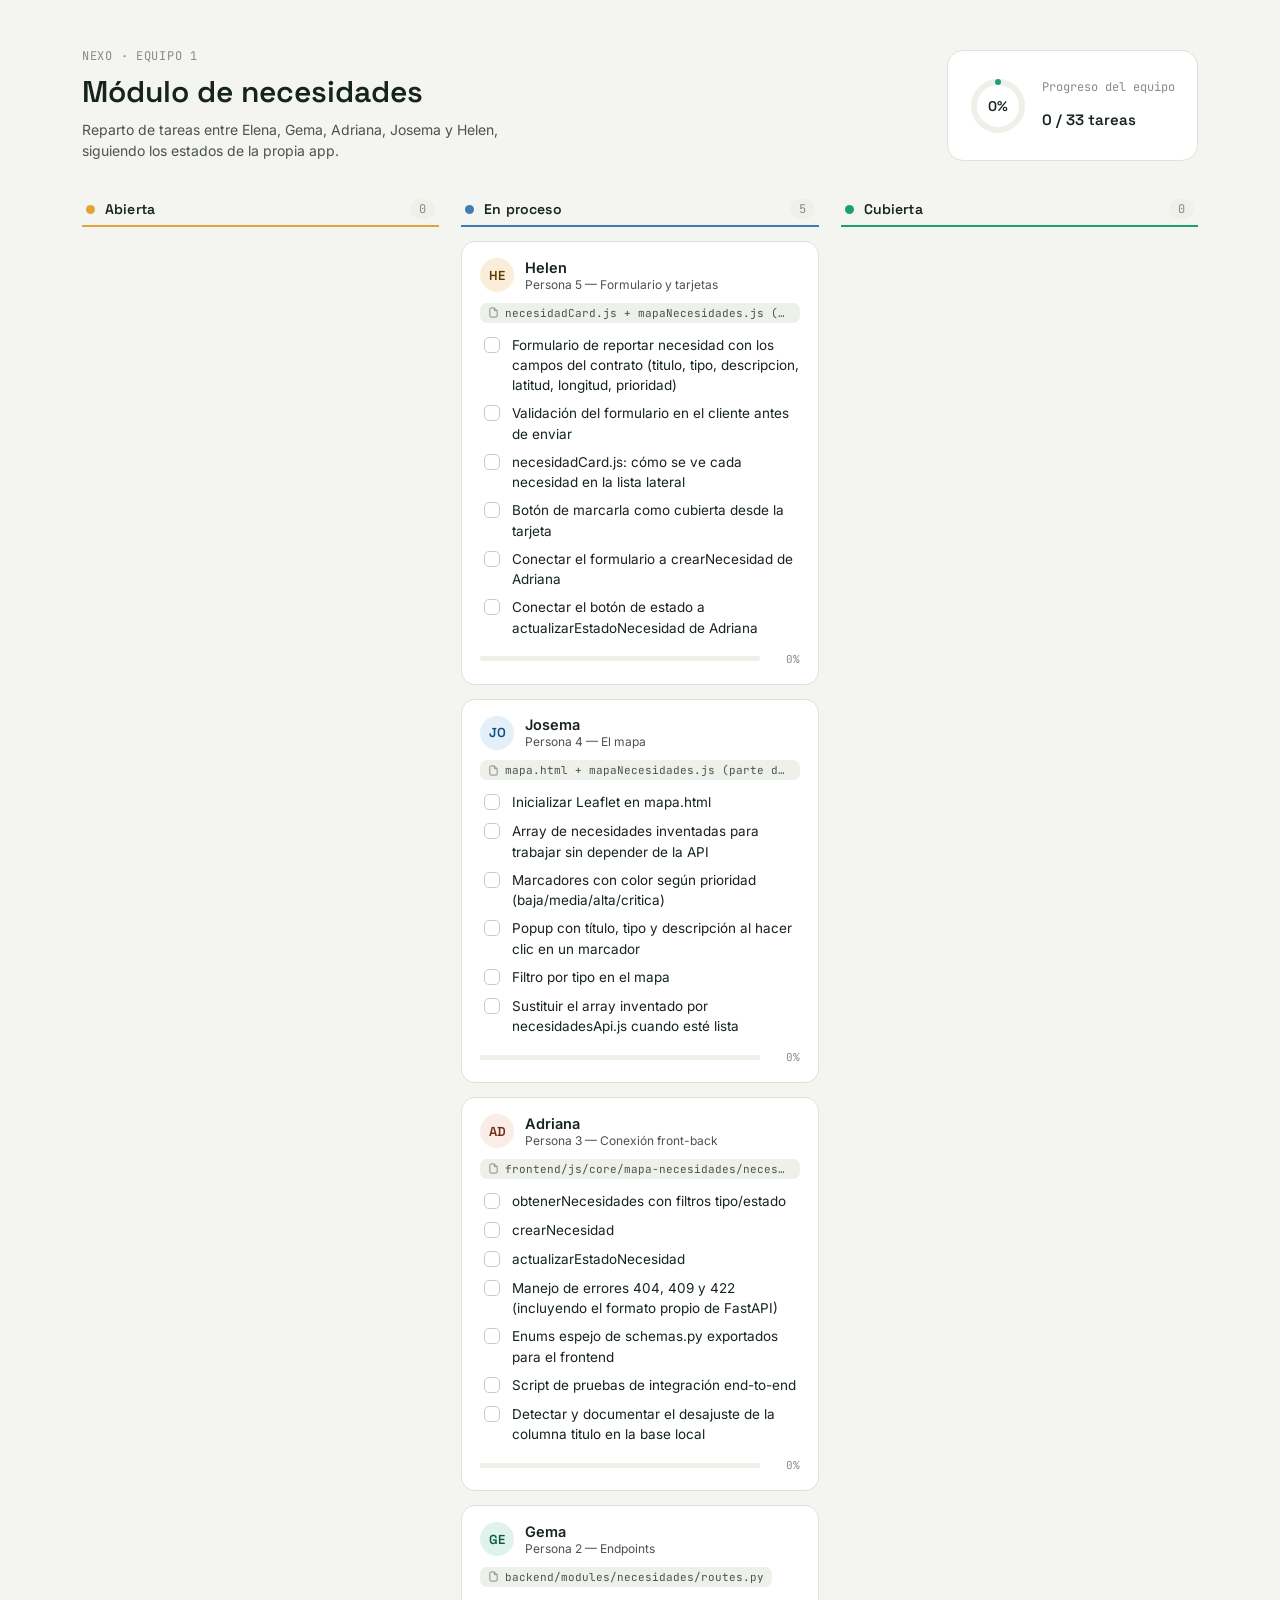
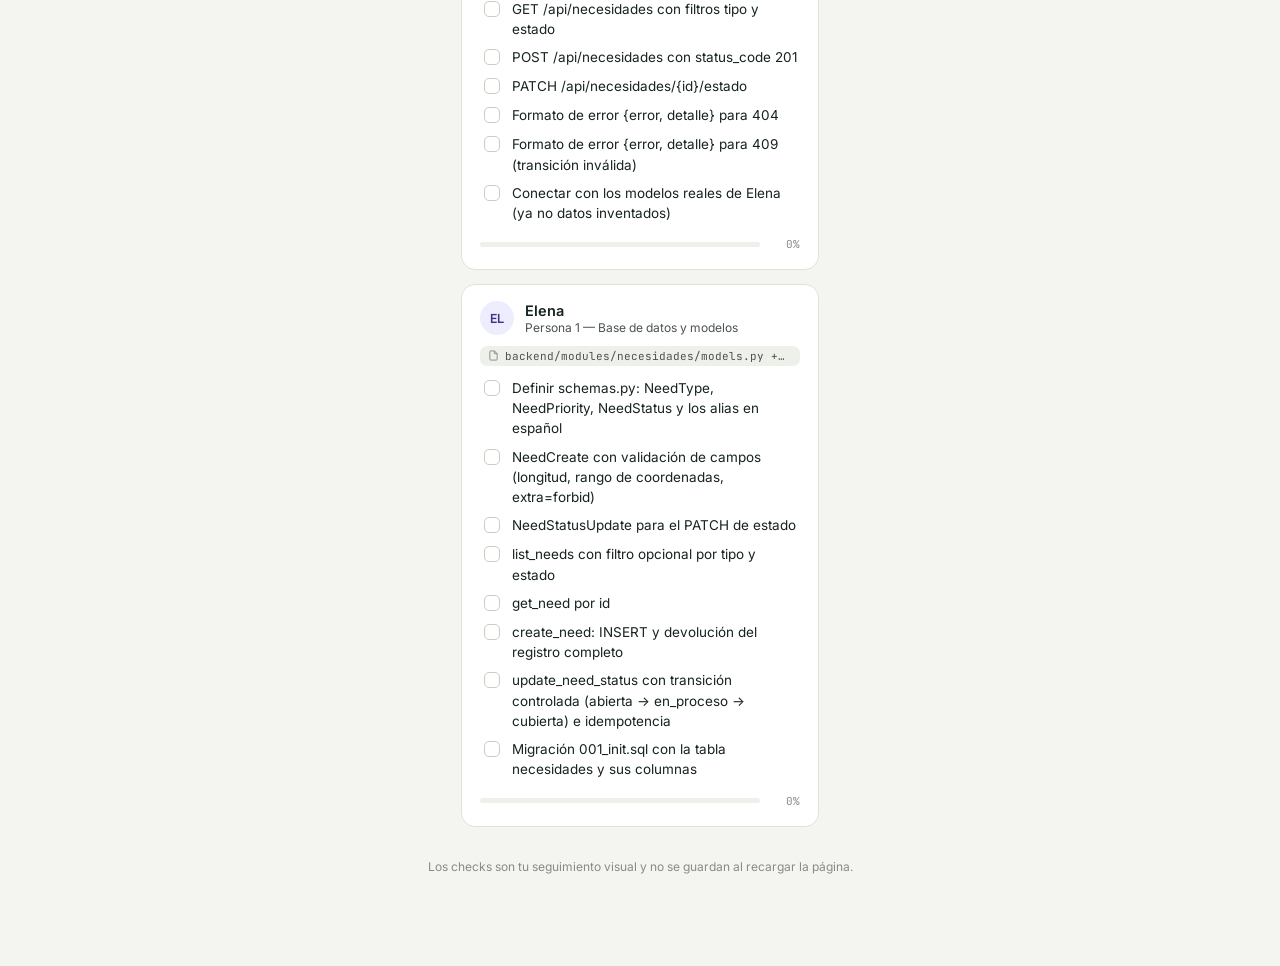
==== docs/kanban-equipo1.html @ 661308e3 "Añadir kanban del Equipo 1: módulo de necesidades" ====
<!DOCTYPE html>
<html lang="es">
<head>
<meta charset="UTF-8">
<meta name="viewport" content="width=device-width, initial-scale=1.0">
<title>Kanban · Módulo de necesidades · Nexo</title>
<link rel="preconnect" href="https://fonts.googleapis.com">
<link rel="preconnect" href="https://fonts.gstatic.com" crossorigin>
<link href="https://fonts.googleapis.com/css2?family=Space+Grotesk:wght@500;600&family=Inter:wght@400;500;600&family=JetBrains+Mono:wght@400;500&display=swap" rel="stylesheet">
<style>
  :root{
    --bg-page:#F4F5F1;
    --surface:#FFFFFF;
    --surface-muted:#EEF0EA;
    --ink:#16231F;
    --ink-soft:#4B534D;
    --ink-mute:#868C84;
    --border:#DFE2D9;
    --border-strong:#C9CDC0;

    --amber-bg:#FBEFDA; --amber-fg:#7A4E0B; --amber-line:#E2A33D;
    --blue-bg:#E4EFFA;  --blue-fg:#0F4C81;  --blue-line:#3E7CB1;
    --teal-bg:#DFF3EA;  --teal-fg:#0B5B45;  --teal-line:#1E9E76;

    --purple-bg:#EEEDFE; --purple-fg:#3C3489;
    --coral-bg:#FAECE7;  --coral-fg:#712B13;
    --amber2-bg:#FAEEDA; --amber2-fg:#633806;

    --font-display:'Space Grotesk', sans-serif;
    --font-body:'Inter', sans-serif;
    --font-mono:'JetBrains Mono', monospace;
  }

  *{box-sizing:border-box}
  body{
    margin:0;
    background:var(--bg-page);
    color:var(--ink);
    font-family:var(--font-body);
    -webkit-font-smoothing:antialiased;
  }

  .page{max-width:1180px;margin:0 auto;padding:48px 32px 80px}

  .masthead{display:flex;align-items:flex-end;justify-content:space-between;gap:24px;margin-bottom:36px;flex-wrap:wrap}
  .masthead-left p.eyebrow{font-family:var(--font-mono);font-size:12px;letter-spacing:.06em;text-transform:uppercase;color:var(--ink-mute);margin:0 0 8px}
  .masthead-left h1{font-family:var(--font-display);font-weight:600;font-size:30px;margin:0;color:var(--ink)}
  .masthead-left p.sub{font-size:14px;color:var(--ink-soft);margin:8px 0 0;max-width:480px;line-height:1.5}

  .overall{display:flex;align-items:center;gap:16px;background:var(--surface);border:1px solid var(--border);border-radius:16px;padding:16px 22px}
  .ring{position:relative;width:56px;height:56px;flex-shrink:0}
  .ring svg{transform:rotate(-90deg)}
  .ring-pct{position:absolute;inset:0;display:flex;align-items:center;justify-content:center;font-family:var(--font-display);font-weight:600;font-size:14px}
  .overall-label{font-size:12px;color:var(--ink-mute);font-family:var(--font-mono)}
  .overall-value{font-family:var(--font-display);font-weight:600;font-size:15px;color:var(--ink)}

  .board{display:grid;grid-template-columns:repeat(3,minmax(0,1fr));gap:22px}
  @media (max-width:860px){.board{grid-template-columns:1fr}}

  .col{display:flex;flex-direction:column;gap:14px}
  .col-head{display:flex;align-items:center;gap:10px;padding:2px 4px 6px;border-bottom:2px solid var(--line, var(--border-strong))}
  .col-dot{width:9px;height:9px;border-radius:50%;background:var(--line)}
  .col-title{font-family:var(--font-display);font-weight:600;font-size:14px;letter-spacing:.01em;color:var(--ink)}
  .col-count{margin-left:auto;font-family:var(--font-mono);font-size:12px;color:var(--ink-mute);background:var(--surface-muted);border-radius:20px;padding:2px 9px}

  .col[data-col="abierta"]{--line:var(--amber-line)}
  .col[data-col="en_proceso"]{--line:var(--blue-line)}
  .col[data-col="cubierta"]{--line:var(--teal-line)}

  .card{background:var(--surface);border:1px solid var(--border);border-radius:14px;padding:16px 18px 18px;transition:transform .15s ease, border-color .15s ease, box-shadow .15s ease}
  .card:hover{transform:translateY(-2px);border-color:var(--border-strong);box-shadow:0 6px 20px rgba(22,35,31,.06)}

  .card-head{display:flex;align-items:center;gap:11px;margin-bottom:10px}
  .avatar{width:34px;height:34px;border-radius:50%;display:flex;align-items:center;justify-content:center;font-family:var(--font-display);font-weight:600;font-size:13px;flex-shrink:0}
  .avatar.purple{background:var(--purple-bg);color:var(--purple-fg)}
  .avatar.teal{background:var(--teal-bg);color:var(--teal-fg)}
  .avatar.coral{background:var(--coral-bg);color:var(--coral-fg)}
  .avatar.blue{background:var(--blue-bg);color:var(--blue-fg)}
  .avatar.amber{background:var(--amber2-bg);color:var(--amber2-fg)}

  .person{font-size:14.5px;font-weight:600;margin:0;color:var(--ink)}
  .role{font-size:12px;color:var(--ink-soft);margin:1px 0 0}

  .file{display:inline-flex;align-items:center;gap:6px;font-family:var(--font-mono);font-size:11px;color:var(--ink-soft);background:var(--surface-muted);border-radius:7px;padding:3px 8px;margin-bottom:12px;max-width:100%}
  .file svg{flex-shrink:0;opacity:.65}
  .file span{overflow:hidden;text-overflow:ellipsis;white-space:nowrap}

  .tasks{list-style:none;margin:0;padding:0;display:flex;flex-direction:column;gap:8px}
  .task{display:flex;align-items:flex-start;gap:9px;font-size:13.5px;line-height:1.5;color:var(--ink)}
  .task label{cursor:pointer}
  .task.done label{color:var(--ink-mute);text-decoration:line-through}

  .task input{appearance:none;-webkit-appearance:none;width:16px;height:16px;margin-top:2px;flex-shrink:0;border:1.5px solid var(--border-strong);border-radius:5px;cursor:pointer;position:relative;transition:background .15s, border-color .15s}
  .task input:checked{background:var(--teal-line);border-color:var(--teal-line)}
  .task input:checked::after{content:"";position:absolute;left:4px;top:1px;width:4px;height:8px;border:solid #fff;border-width:0 2px 2px 0;transform:rotate(40deg)}

  .progress-row{display:flex;align-items:center;gap:8px;margin-top:14px}
  .progress{flex:1;height:5px;background:var(--surface-muted);border-radius:3px;overflow:hidden}
  .progress-bar{height:100%;border-radius:3px;background:var(--border-strong);transition:width .25s ease, background .25s ease}
  .progress-label{font-family:var(--font-mono);font-size:11px;color:var(--ink-mute);min-width:32px;text-align:right}

  .footnote{font-size:12px;color:var(--ink-mute);margin-top:32px;text-align:center}
</style>
</head>
<body>

<div class="page">

  <div class="masthead">
    <div class="masthead-left">
      <p class="eyebrow">Nexo · Equipo 1</p>
      <h1>Módulo de necesidades</h1>
      <p class="sub">Reparto de tareas entre Elena, Gema, Adriana, Josema y Helen, siguiendo los estados de la propia app.</p>
    </div>
    <div class="overall">
      <div class="ring">
        <svg width="56" height="56" viewBox="0 0 56 56">
          <circle cx="28" cy="28" r="24" fill="none" stroke="#EEF0EA" stroke-width="6"/>
          <circle id="ring-progress" cx="28" cy="28" r="24" fill="none" stroke="#1E9E76" stroke-width="6" stroke-linecap="round" stroke-dasharray="150.8" stroke-dashoffset="150.8"/>
        </svg>
        <div class="ring-pct" id="ring-pct">0%</div>
      </div>
      <div>
        <p class="overall-label">Progreso del equipo</p>
        <p class="overall-value" id="overall-count">0 / 0 tareas</p>
      </div>
    </div>
  </div>

  <div class="board" id="board"></div>

  <p class="footnote">Los checks son tu seguimiento visual y no se guardan al recargar la página.</p>

</div>

<script>
const personas = [
  {
    id: "helen",
    nombre: "Helen",
    rol: "Persona 5 — Formulario y tarjetas",
    archivo: "necesidadCard.js + mapaNecesidades.js (parte del formulario)",
    color: "amber",
    estado: "en_proceso",
    tareas: [
      "Formulario de reportar necesidad con los campos del contrato (titulo, tipo, descripcion, latitud, longitud, prioridad)",
      "Validación del formulario en el cliente antes de enviar",
      "necesidadCard.js: cómo se ve cada necesidad en la lista lateral",
      "Botón de marcarla como cubierta desde la tarjeta",
      "Conectar el formulario a crearNecesidad de Adriana",
      "Conectar el botón de estado a actualizarEstadoNecesidad de Adriana"
    ]
  },
  {
    id: "josema",
    nombre: "Josema",
    rol: "Persona 4 — El mapa",
    archivo: "mapa.html + mapaNecesidades.js (parte del mapa)",
    color: "blue",
    estado: "en_proceso",
    tareas: [
      "Inicializar Leaflet en mapa.html",
      "Array de necesidades inventadas para trabajar sin depender de la API",
      "Marcadores con color según prioridad (baja/media/alta/critica)",
      "Popup con título, tipo y descripción al hacer clic en un marcador",
      "Filtro por tipo en el mapa",
      "Sustituir el array inventado por necesidadesApi.js cuando esté lista"
    ]
  },
  {
    id: "adriana",
    nombre: "Adriana",
    rol: "Persona 3 — Conexión front-back",
    archivo: "frontend/js/core/mapa-necesidades/necesidadesApi.js",
    color: "coral",
    estado: "en_proceso",
    tareas: [
      "obtenerNecesidades con filtros tipo/estado",
      "crearNecesidad",
      "actualizarEstadoNecesidad",
      "Manejo de errores 404, 409 y 422 (incluyendo el formato propio de FastAPI)",
      "Enums espejo de schemas.py exportados para el frontend",
      "Script de pruebas de integración end-to-end",
      "Detectar y documentar el desajuste de la columna titulo en la base local"
    ]
  },
  {
    id: "gema",
    nombre: "Gema",
    rol: "Persona 2 — Endpoints",
    archivo: "backend/modules/necesidades/routes.py",
    color: "teal",
    estado: "en_proceso",
    tareas: [
      "GET /api/necesidades con filtros tipo y estado",
      "POST /api/necesidades con status_code 201",
      "PATCH /api/necesidades/{id}/estado",
      "Formato de error {error, detalle} para 404",
      "Formato de error {error, detalle} para 409 (transición inválida)",
      "Conectar con los modelos reales de Elena (ya no datos inventados)"
    ]
  },
  {
    id: "elena",
    nombre: "Elena",
    rol: "Persona 1 — Base de datos y modelos",
    archivo: "backend/modules/necesidades/models.py + schemas.py",
    color: "purple",
    estado: "en_proceso",
    tareas: [
      "Definir schemas.py: NeedType, NeedPriority, NeedStatus y los alias en español",
      "NeedCreate con validación de campos (longitud, rango de coordenadas, extra=forbid)",
      "NeedStatusUpdate para el PATCH de estado",
      "list_needs con filtro opcional por tipo y estado",
      "get_need por id",
      "create_need: INSERT y devolución del registro completo",
      "update_need_status con transición controlada (abierta → en_proceso → cubierta) e idempotencia",
      "Migración 001_init.sql con la tabla necesidades y sus columnas"
    ]
  }
];

const columnas = [
  { key: "abierta", titulo: "Abierta" },
  { key: "en_proceso", titulo: "En proceso" },
  { key: "cubierta", titulo: "Cubierta" }
];

const fileIcon = `<svg width="11" height="11" viewBox="0 0 24 24" fill="none" stroke="currentColor" stroke-width="2"><path d="M14 2H6a2 2 0 0 0-2 2v16a2 2 0 0 0 2 2h12a2 2 0 0 0 2-2V8z"/><path d="M14 2v6h6"/></svg>`;

const boardEl = document.getElementById("board");
let totalTareas = 0;
let totalHechas = 0;

function actualizarResumen() {
  const marcadas = document.querySelectorAll(".task input:checked").length;
  const pct = totalTareas ? Math.round((marcadas / totalTareas) * 100) : 0;
  document.getElementById("overall-count").textContent = `${marcadas} / ${totalTareas} tareas`;
  document.getElementById("ring-pct").textContent = pct + "%";
  const circ = 2 * Math.PI * 24;
  document.getElementById("ring-progress").style.strokeDashoffset = circ - (circ * pct / 100);
}

columnas.forEach(col => {
  const colEl = document.createElement("div");
  colEl.className = "col";
  colEl.dataset.col = col.key;

  const personasCol = personas.filter(p => p.estado === col.key);

  const head = document.createElement("div");
  head.className = "col-head";
  head.innerHTML = `<span class="col-dot"></span><span class="col-title">${col.titulo}</span><span class="col-count">${personasCol.length}</span>`;
  colEl.appendChild(head);

  personasCol.forEach(persona => {
    const card = document.createElement("div");
    card.className = "card";

    const initials = persona.nombre.slice(0, 2).toUpperCase();
    card.innerHTML = `
      <div class="card-head">
        <div class="avatar ${persona.color}">${initials}</div>
        <div>
          <p class="person">${persona.nombre}</p>
          <p class="role">${persona.rol}</p>
        </div>
      </div>
      <span class="file">${fileIcon}<span>${persona.archivo}</span></span>
      <ul class="tasks"></ul>
      <div class="progress-row">
        <div class="progress"><div class="progress-bar" style="width:0%"></div></div>
        <span class="progress-label">0%</span>
      </div>
    `;

    const list = card.querySelector(".tasks");
    const bar = card.querySelector(".progress-bar");
    const label = card.querySelector(".progress-label");
    const barColor = col.key === "cubierta" ? "var(--teal-line)" : col.key === "en_proceso" ? "var(--blue-line)" : "var(--amber-line)";

    function actualizarBarra() {
      const total = persona.tareas.length;
      const hechas = list.querySelectorAll("input:checked").length;
      const pct = Math.round((hechas / total) * 100);
      bar.style.width = pct + "%";
      bar.style.background = barColor;
      label.textContent = pct + "%";
      actualizarResumen();
    }

    persona.tareas.forEach((tarea, i) => {
      totalTareas += 1;

      const li = document.createElement("li");
      li.className = "task";
      const id = `${persona.id}-${i}`;
      li.innerHTML = `<input type="checkbox" id="${id}"><label for="${id}">${tarea}</label>`;
      const input = li.querySelector("input");
      input.addEventListener("change", () => {
        li.classList.toggle("done", input.checked);
        actualizarBarra();
      });
      list.appendChild(li);
    });

    actualizarBarra();
    colEl.appendChild(card);
  });

  boardEl.appendChild(colEl);
});

actualizarResumen();
</script>

</body>
</html>
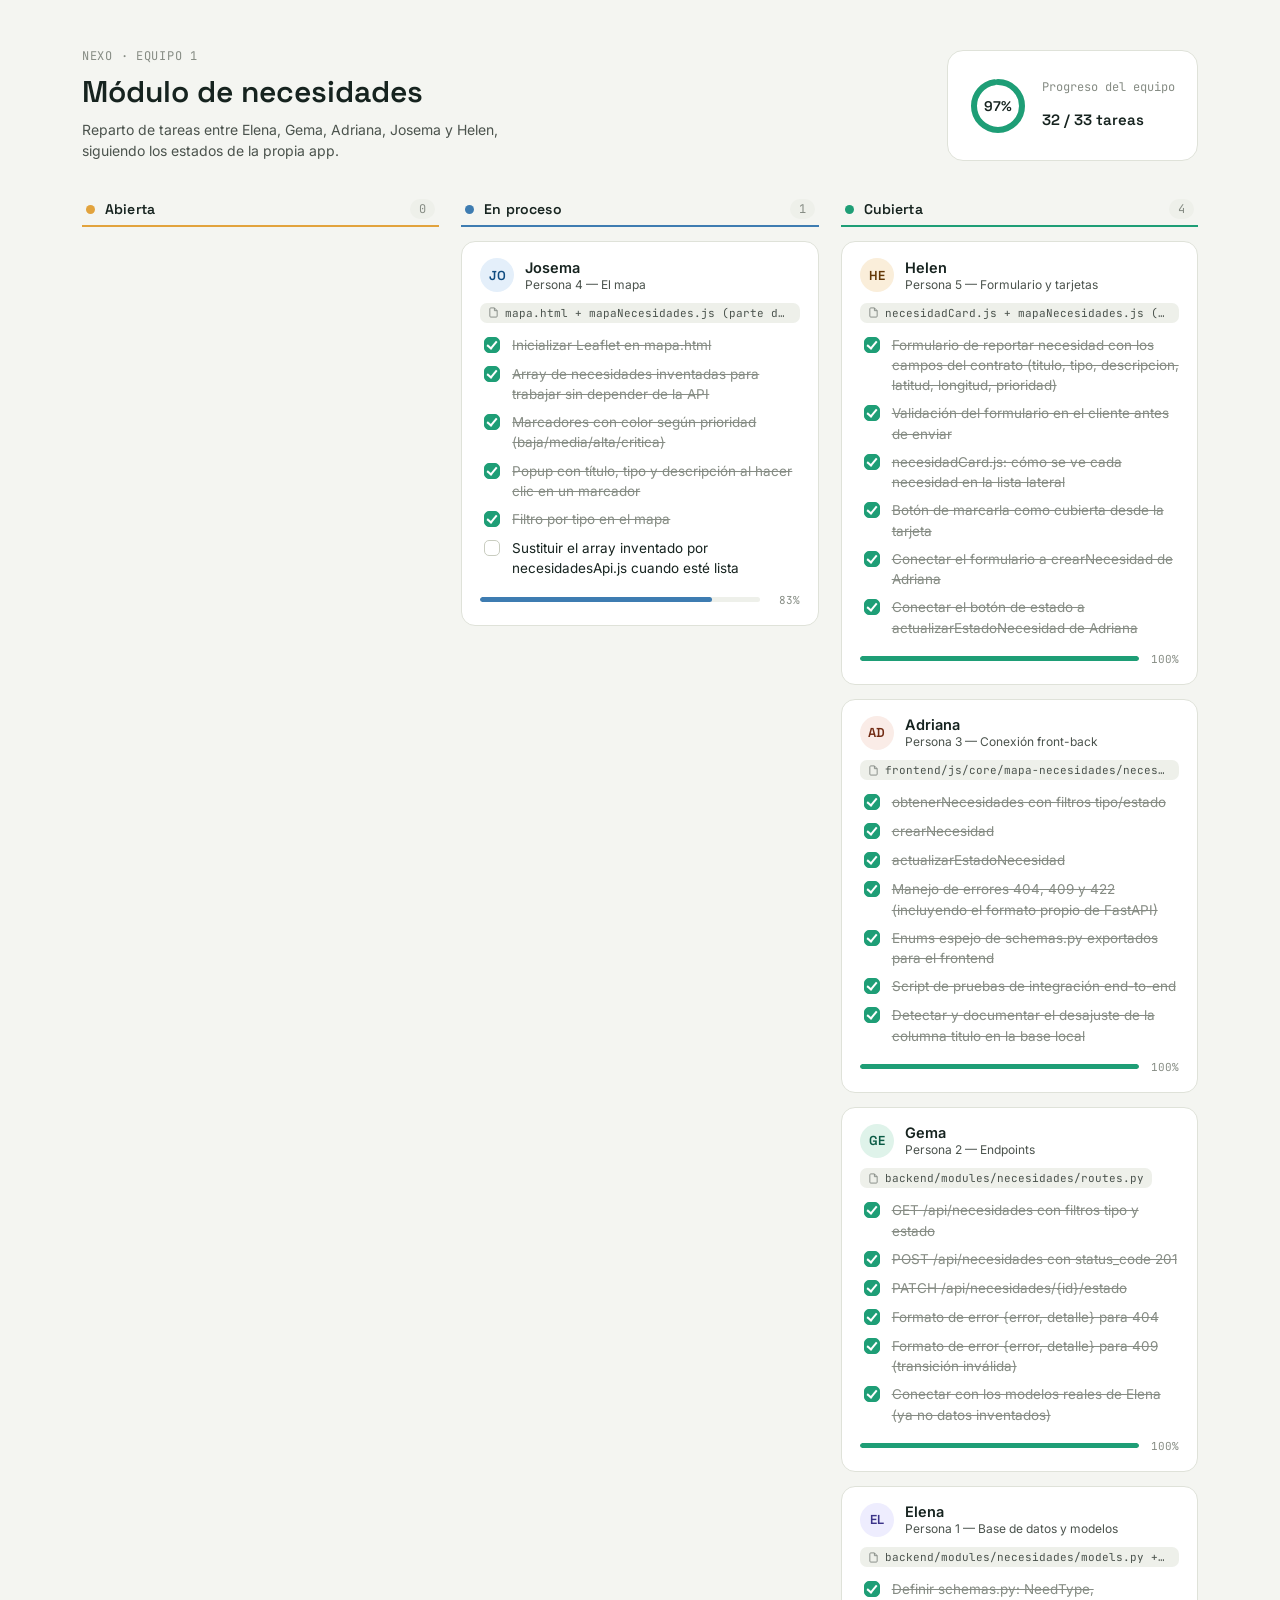
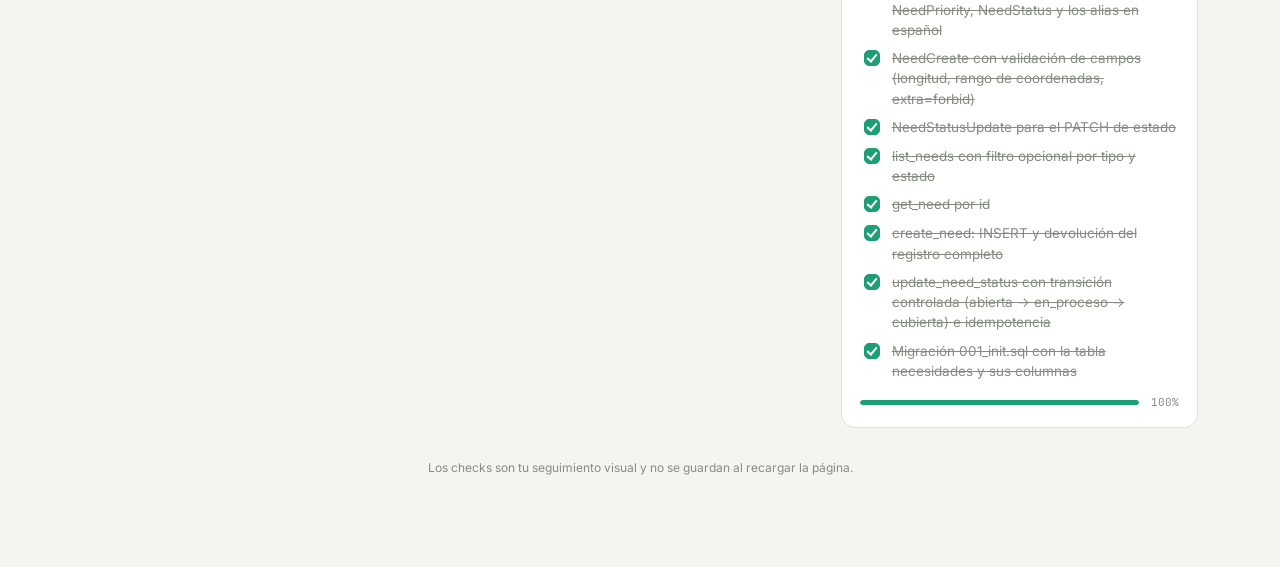
==== commit 82244f46: "Actualizar kanban del módulo de necesidades (equipo 1)" ====
--- a/docs/kanban-equipo1.html
+++ b/docs/kanban-equipo1.html
@@ -141,14 +141,14 @@
     rol: "Persona 5 — Formulario y tarjetas",
     archivo: "necesidadCard.js + mapaNecesidades.js (parte del formulario)",
     color: "amber",
-    estado: "en_proceso",
-    tareas: [
-      "Formulario de reportar necesidad con los campos del contrato (titulo, tipo, descripcion, latitud, longitud, prioridad)",
-      "Validación del formulario en el cliente antes de enviar",
-      "necesidadCard.js: cómo se ve cada necesidad en la lista lateral",
-      "Botón de marcarla como cubierta desde la tarjeta",
-      "Conectar el formulario a crearNecesidad de Adriana",
-      "Conectar el botón de estado a actualizarEstadoNecesidad de Adriana"
+    estado: "cubierta",
+    tareas: [
+      { t: "Formulario de reportar necesidad con los campos del contrato (titulo, tipo, descripcion, latitud, longitud, prioridad)", hecha: true },
+      { t: "Validación del formulario en el cliente antes de enviar", hecha: true },
+      { t: "necesidadCard.js: cómo se ve cada necesidad en la lista lateral", hecha: true },
+      { t: "Botón de marcarla como cubierta desde la tarjeta", hecha: true },
+      { t: "Conectar el formulario a crearNecesidad de Adriana", hecha: true },
+      { t: "Conectar el botón de estado a actualizarEstadoNecesidad de Adriana", hecha: true }
     ]
   },
   {
@@ -159,12 +159,12 @@
     color: "blue",
     estado: "en_proceso",
     tareas: [
-      "Inicializar Leaflet en mapa.html",
-      "Array de necesidades inventadas para trabajar sin depender de la API",
-      "Marcadores con color según prioridad (baja/media/alta/critica)",
-      "Popup con título, tipo y descripción al hacer clic en un marcador",
-      "Filtro por tipo en el mapa",
-      "Sustituir el array inventado por necesidadesApi.js cuando esté lista"
+      { t: "Inicializar Leaflet en mapa.html", hecha: true },
+      { t: "Array de necesidades inventadas para trabajar sin depender de la API", hecha: true },
+      { t: "Marcadores con color según prioridad (baja/media/alta/critica)", hecha: true },
+      { t: "Popup con título, tipo y descripción al hacer clic en un marcador", hecha: true },
+      { t: "Filtro por tipo en el mapa", hecha: true },
+      { t: "Sustituir el array inventado por necesidadesApi.js cuando esté lista", hecha: false }
     ]
   },
   {
@@ -173,15 +173,15 @@
     rol: "Persona 3 — Conexión front-back",
     archivo: "frontend/js/core/mapa-necesidades/necesidadesApi.js",
     color: "coral",
-    estado: "en_proceso",
-    tareas: [
-      "obtenerNecesidades con filtros tipo/estado",
-      "crearNecesidad",
-      "actualizarEstadoNecesidad",
-      "Manejo de errores 404, 409 y 422 (incluyendo el formato propio de FastAPI)",
-      "Enums espejo de schemas.py exportados para el frontend",
-      "Script de pruebas de integración end-to-end",
-      "Detectar y documentar el desajuste de la columna titulo en la base local"
+    estado: "cubierta",
+    tareas: [
+      { t: "obtenerNecesidades con filtros tipo/estado", hecha: true },
+      { t: "crearNecesidad", hecha: true },
+      { t: "actualizarEstadoNecesidad", hecha: true },
+      { t: "Manejo de errores 404, 409 y 422 (incluyendo el formato propio de FastAPI)", hecha: true },
+      { t: "Enums espejo de schemas.py exportados para el frontend", hecha: true },
+      { t: "Script de pruebas de integración end-to-end", hecha: true },
+      { t: "Detectar y documentar el desajuste de la columna titulo en la base local", hecha: true }
     ]
   },
   {
@@ -190,14 +190,14 @@
     rol: "Persona 2 — Endpoints",
     archivo: "backend/modules/necesidades/routes.py",
     color: "teal",
-    estado: "en_proceso",
-    tareas: [
-      "GET /api/necesidades con filtros tipo y estado",
-      "POST /api/necesidades con status_code 201",
-      "PATCH /api/necesidades/{id}/estado",
-      "Formato de error {error, detalle} para 404",
-      "Formato de error {error, detalle} para 409 (transición inválida)",
-      "Conectar con los modelos reales de Elena (ya no datos inventados)"
+    estado: "cubierta",
+    tareas: [
+      { t: "GET /api/necesidades con filtros tipo y estado", hecha: true },
+      { t: "POST /api/necesidades con status_code 201", hecha: true },
+      { t: "PATCH /api/necesidades/{id}/estado", hecha: true },
+      { t: "Formato de error {error, detalle} para 404", hecha: true },
+      { t: "Formato de error {error, detalle} para 409 (transición inválida)", hecha: true },
+      { t: "Conectar con los modelos reales de Elena (ya no datos inventados)", hecha: true }
     ]
   },
   {
@@ -206,16 +206,16 @@
     rol: "Persona 1 — Base de datos y modelos",
     archivo: "backend/modules/necesidades/models.py + schemas.py",
     color: "purple",
-    estado: "en_proceso",
-    tareas: [
-      "Definir schemas.py: NeedType, NeedPriority, NeedStatus y los alias en español",
-      "NeedCreate con validación de campos (longitud, rango de coordenadas, extra=forbid)",
-      "NeedStatusUpdate para el PATCH de estado",
-      "list_needs con filtro opcional por tipo y estado",
-      "get_need por id",
-      "create_need: INSERT y devolución del registro completo",
-      "update_need_status con transición controlada (abierta → en_proceso → cubierta) e idempotencia",
-      "Migración 001_init.sql con la tabla necesidades y sus columnas"
+    estado: "cubierta",
+    tareas: [
+      { t: "Definir schemas.py: NeedType, NeedPriority, NeedStatus y los alias en español", hecha: true },
+      { t: "NeedCreate con validación de campos (longitud, rango de coordenadas, extra=forbid)", hecha: true },
+      { t: "NeedStatusUpdate para el PATCH de estado", hecha: true },
+      { t: "list_needs con filtro opcional por tipo y estado", hecha: true },
+      { t: "get_need por id", hecha: true },
+      { t: "create_need: INSERT y devolución del registro completo", hecha: true },
+      { t: "update_need_status con transición controlada (abierta → en_proceso → cubierta) e idempotencia", hecha: true },
+      { t: "Migración 001_init.sql con la tabla necesidades y sus columnas", hecha: true }
     ]
   }
 ];
@@ -230,7 +230,6 @@
 
 const boardEl = document.getElementById("board");
 let totalTareas = 0;
-let totalHechas = 0;
 
 function actualizarResumen() {
   const marcadas = document.querySelectorAll(".task input:checked").length;
@@ -293,9 +292,9 @@
       totalTareas += 1;
 
       const li = document.createElement("li");
-      li.className = "task";
+      li.className = "task" + (tarea.hecha ? " done" : "");
       const id = `${persona.id}-${i}`;
-      li.innerHTML = `<input type="checkbox" id="${id}"><label for="${id}">${tarea}</label>`;
+      li.innerHTML = `<input type="checkbox" id="${id}" ${tarea.hecha ? "checked" : ""}><label for="${id}">${tarea.t}</label>`;
       const input = li.querySelector("input");
       input.addEventListener("change", () => {
         li.classList.toggle("done", input.checked);
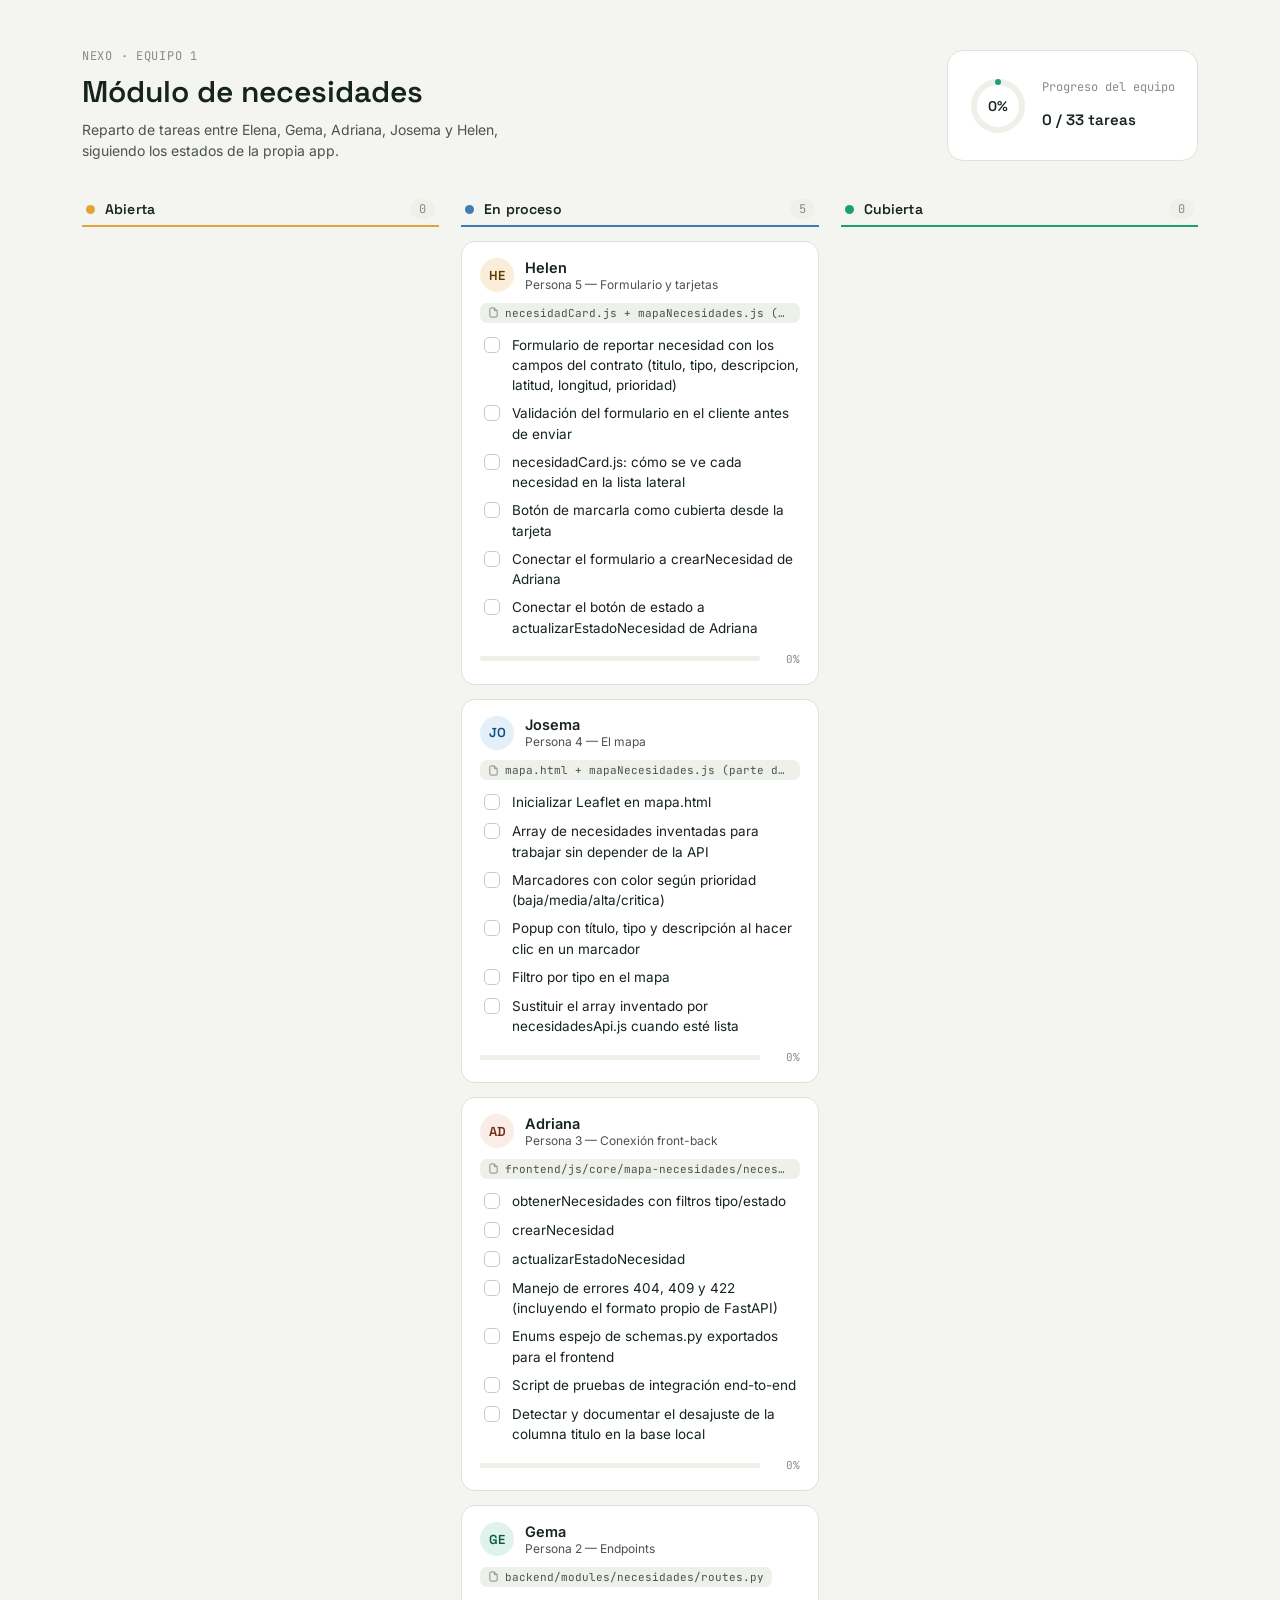
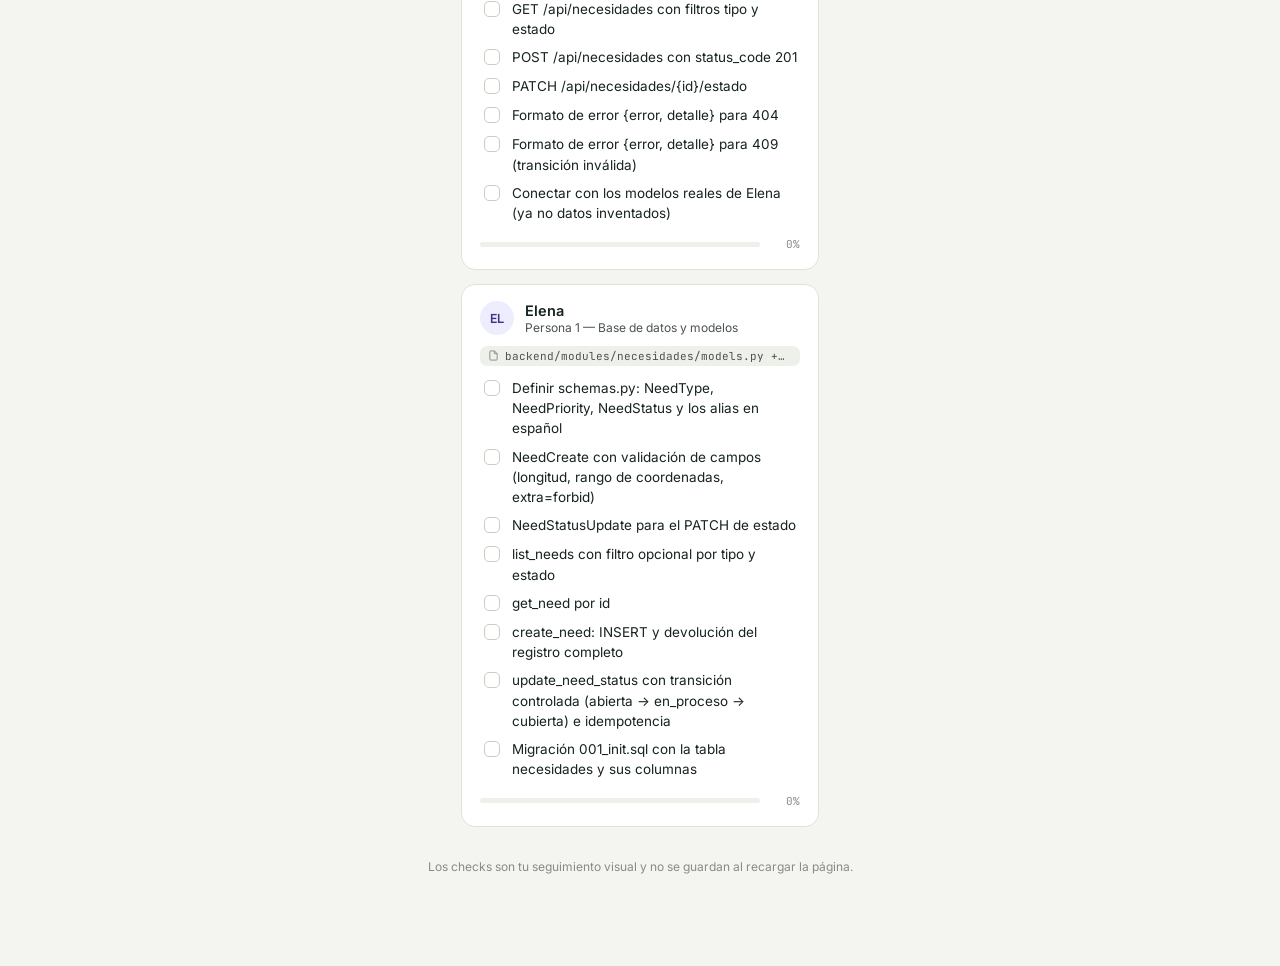
==== commit da648ba7: "merge origin/dev into feature/alerts; resolve config.py conflict (keep GDACS cache + voluntariado bl" ====
--- a/docs/kanban-equipo1.html
+++ b/docs/kanban-equipo1.html
@@ -141,14 +141,14 @@
     rol: "Persona 5 — Formulario y tarjetas",
     archivo: "necesidadCard.js + mapaNecesidades.js (parte del formulario)",
     color: "amber",
-    estado: "cubierta",
-    tareas: [
-      { t: "Formulario de reportar necesidad con los campos del contrato (titulo, tipo, descripcion, latitud, longitud, prioridad)", hecha: true },
-      { t: "Validación del formulario en el cliente antes de enviar", hecha: true },
-      { t: "necesidadCard.js: cómo se ve cada necesidad en la lista lateral", hecha: true },
-      { t: "Botón de marcarla como cubierta desde la tarjeta", hecha: true },
-      { t: "Conectar el formulario a crearNecesidad de Adriana", hecha: true },
-      { t: "Conectar el botón de estado a actualizarEstadoNecesidad de Adriana", hecha: true }
+    estado: "en_proceso",
+    tareas: [
+      "Formulario de reportar necesidad con los campos del contrato (titulo, tipo, descripcion, latitud, longitud, prioridad)",
+      "Validación del formulario en el cliente antes de enviar",
+      "necesidadCard.js: cómo se ve cada necesidad en la lista lateral",
+      "Botón de marcarla como cubierta desde la tarjeta",
+      "Conectar el formulario a crearNecesidad de Adriana",
+      "Conectar el botón de estado a actualizarEstadoNecesidad de Adriana"
     ]
   },
   {
@@ -159,12 +159,12 @@
     color: "blue",
     estado: "en_proceso",
     tareas: [
-      { t: "Inicializar Leaflet en mapa.html", hecha: true },
-      { t: "Array de necesidades inventadas para trabajar sin depender de la API", hecha: true },
-      { t: "Marcadores con color según prioridad (baja/media/alta/critica)", hecha: true },
-      { t: "Popup con título, tipo y descripción al hacer clic en un marcador", hecha: true },
-      { t: "Filtro por tipo en el mapa", hecha: true },
-      { t: "Sustituir el array inventado por necesidadesApi.js cuando esté lista", hecha: false }
+      "Inicializar Leaflet en mapa.html",
+      "Array de necesidades inventadas para trabajar sin depender de la API",
+      "Marcadores con color según prioridad (baja/media/alta/critica)",
+      "Popup con título, tipo y descripción al hacer clic en un marcador",
+      "Filtro por tipo en el mapa",
+      "Sustituir el array inventado por necesidadesApi.js cuando esté lista"
     ]
   },
   {
@@ -173,15 +173,15 @@
     rol: "Persona 3 — Conexión front-back",
     archivo: "frontend/js/core/mapa-necesidades/necesidadesApi.js",
     color: "coral",
-    estado: "cubierta",
-    tareas: [
-      { t: "obtenerNecesidades con filtros tipo/estado", hecha: true },
-      { t: "crearNecesidad", hecha: true },
-      { t: "actualizarEstadoNecesidad", hecha: true },
-      { t: "Manejo de errores 404, 409 y 422 (incluyendo el formato propio de FastAPI)", hecha: true },
-      { t: "Enums espejo de schemas.py exportados para el frontend", hecha: true },
-      { t: "Script de pruebas de integración end-to-end", hecha: true },
-      { t: "Detectar y documentar el desajuste de la columna titulo en la base local", hecha: true }
+    estado: "en_proceso",
+    tareas: [
+      "obtenerNecesidades con filtros tipo/estado",
+      "crearNecesidad",
+      "actualizarEstadoNecesidad",
+      "Manejo de errores 404, 409 y 422 (incluyendo el formato propio de FastAPI)",
+      "Enums espejo de schemas.py exportados para el frontend",
+      "Script de pruebas de integración end-to-end",
+      "Detectar y documentar el desajuste de la columna titulo en la base local"
     ]
   },
   {
@@ -190,14 +190,14 @@
     rol: "Persona 2 — Endpoints",
     archivo: "backend/modules/necesidades/routes.py",
     color: "teal",
-    estado: "cubierta",
-    tareas: [
-      { t: "GET /api/necesidades con filtros tipo y estado", hecha: true },
-      { t: "POST /api/necesidades con status_code 201", hecha: true },
-      { t: "PATCH /api/necesidades/{id}/estado", hecha: true },
-      { t: "Formato de error {error, detalle} para 404", hecha: true },
-      { t: "Formato de error {error, detalle} para 409 (transición inválida)", hecha: true },
-      { t: "Conectar con los modelos reales de Elena (ya no datos inventados)", hecha: true }
+    estado: "en_proceso",
+    tareas: [
+      "GET /api/necesidades con filtros tipo y estado",
+      "POST /api/necesidades con status_code 201",
+      "PATCH /api/necesidades/{id}/estado",
+      "Formato de error {error, detalle} para 404",
+      "Formato de error {error, detalle} para 409 (transición inválida)",
+      "Conectar con los modelos reales de Elena (ya no datos inventados)"
     ]
   },
   {
@@ -206,16 +206,16 @@
     rol: "Persona 1 — Base de datos y modelos",
     archivo: "backend/modules/necesidades/models.py + schemas.py",
     color: "purple",
-    estado: "cubierta",
-    tareas: [
-      { t: "Definir schemas.py: NeedType, NeedPriority, NeedStatus y los alias en español", hecha: true },
-      { t: "NeedCreate con validación de campos (longitud, rango de coordenadas, extra=forbid)", hecha: true },
-      { t: "NeedStatusUpdate para el PATCH de estado", hecha: true },
-      { t: "list_needs con filtro opcional por tipo y estado", hecha: true },
-      { t: "get_need por id", hecha: true },
-      { t: "create_need: INSERT y devolución del registro completo", hecha: true },
-      { t: "update_need_status con transición controlada (abierta → en_proceso → cubierta) e idempotencia", hecha: true },
-      { t: "Migración 001_init.sql con la tabla necesidades y sus columnas", hecha: true }
+    estado: "en_proceso",
+    tareas: [
+      "Definir schemas.py: NeedType, NeedPriority, NeedStatus y los alias en español",
+      "NeedCreate con validación de campos (longitud, rango de coordenadas, extra=forbid)",
+      "NeedStatusUpdate para el PATCH de estado",
+      "list_needs con filtro opcional por tipo y estado",
+      "get_need por id",
+      "create_need: INSERT y devolución del registro completo",
+      "update_need_status con transición controlada (abierta → en_proceso → cubierta) e idempotencia",
+      "Migración 001_init.sql con la tabla necesidades y sus columnas"
     ]
   }
 ];
@@ -230,6 +230,7 @@
 
 const boardEl = document.getElementById("board");
 let totalTareas = 0;
+let totalHechas = 0;
 
 function actualizarResumen() {
   const marcadas = document.querySelectorAll(".task input:checked").length;
@@ -292,9 +293,9 @@
       totalTareas += 1;
 
       const li = document.createElement("li");
-      li.className = "task" + (tarea.hecha ? " done" : "");
+      li.className = "task";
       const id = `${persona.id}-${i}`;
-      li.innerHTML = `<input type="checkbox" id="${id}" ${tarea.hecha ? "checked" : ""}><label for="${id}">${tarea.t}</label>`;
+      li.innerHTML = `<input type="checkbox" id="${id}"><label for="${id}">${tarea}</label>`;
       const input = li.querySelector("input");
       input.addEventListener("change", () => {
         li.classList.toggle("done", input.checked);
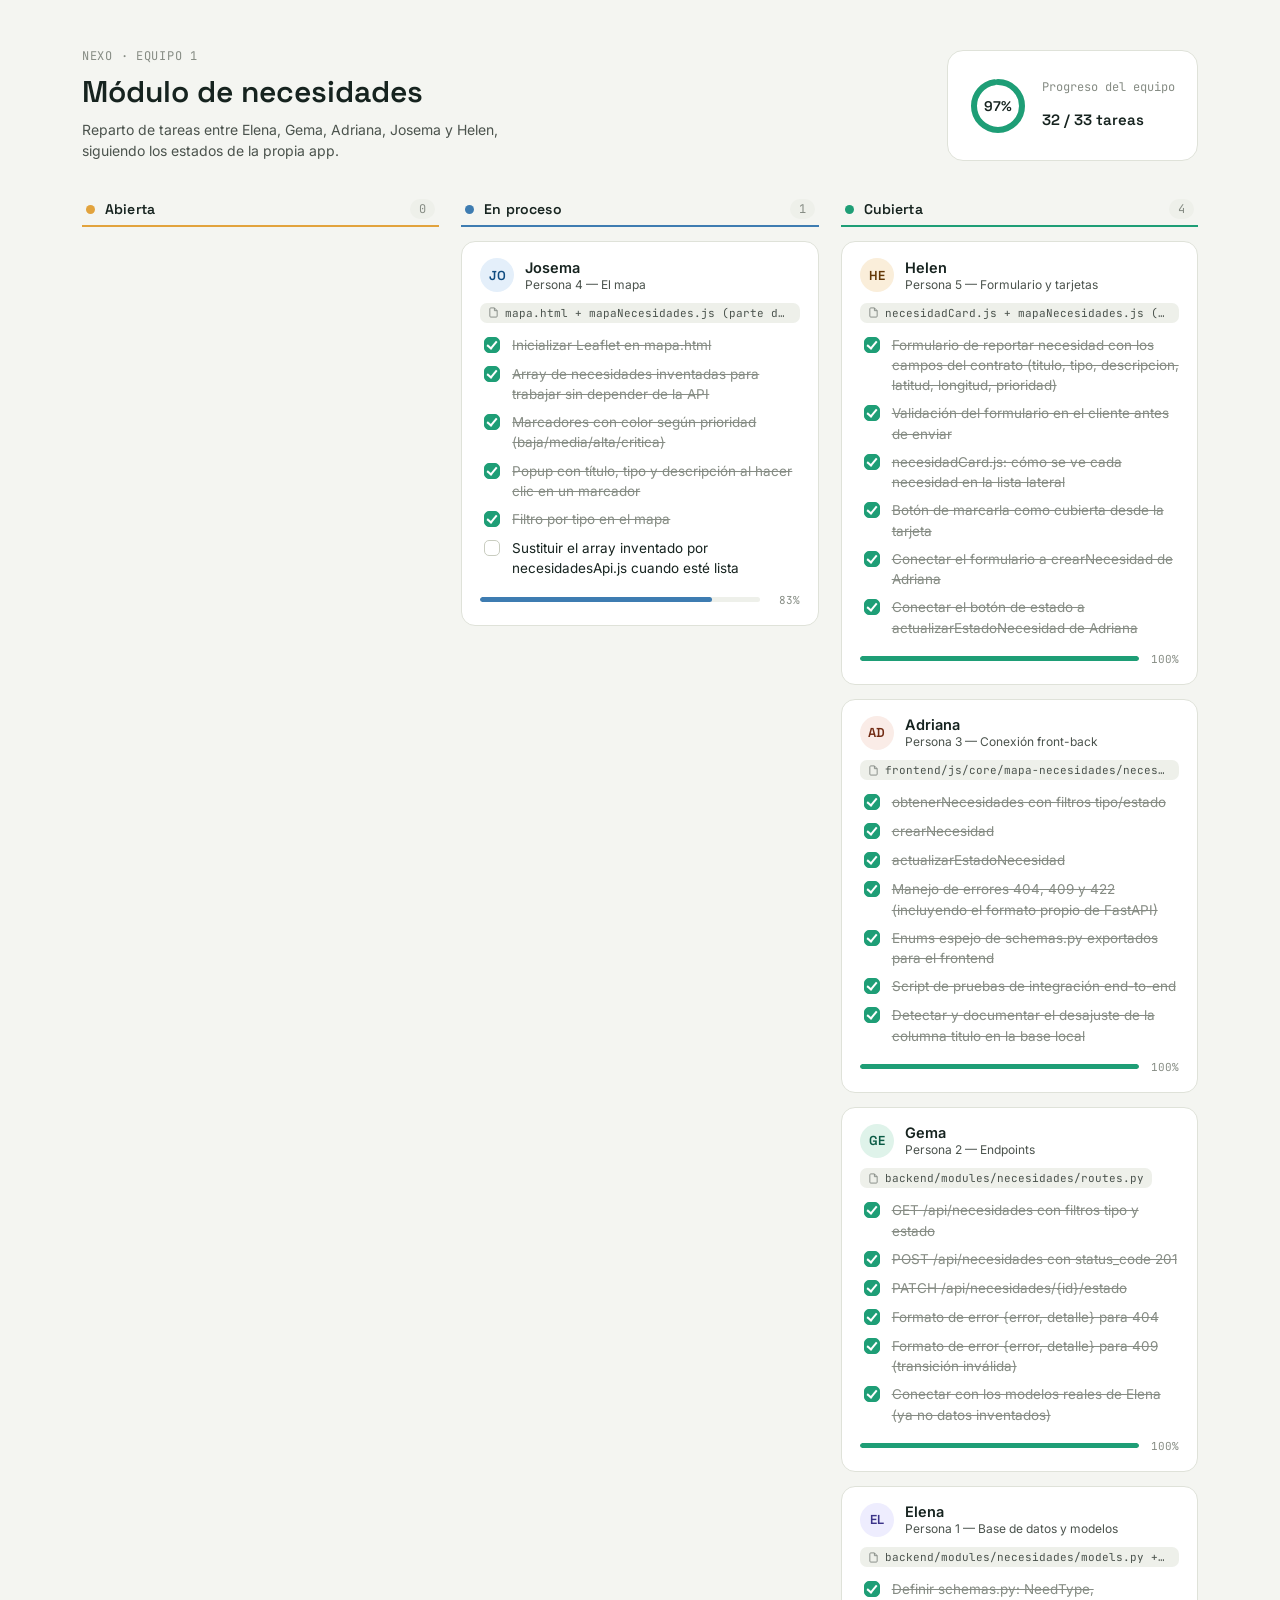
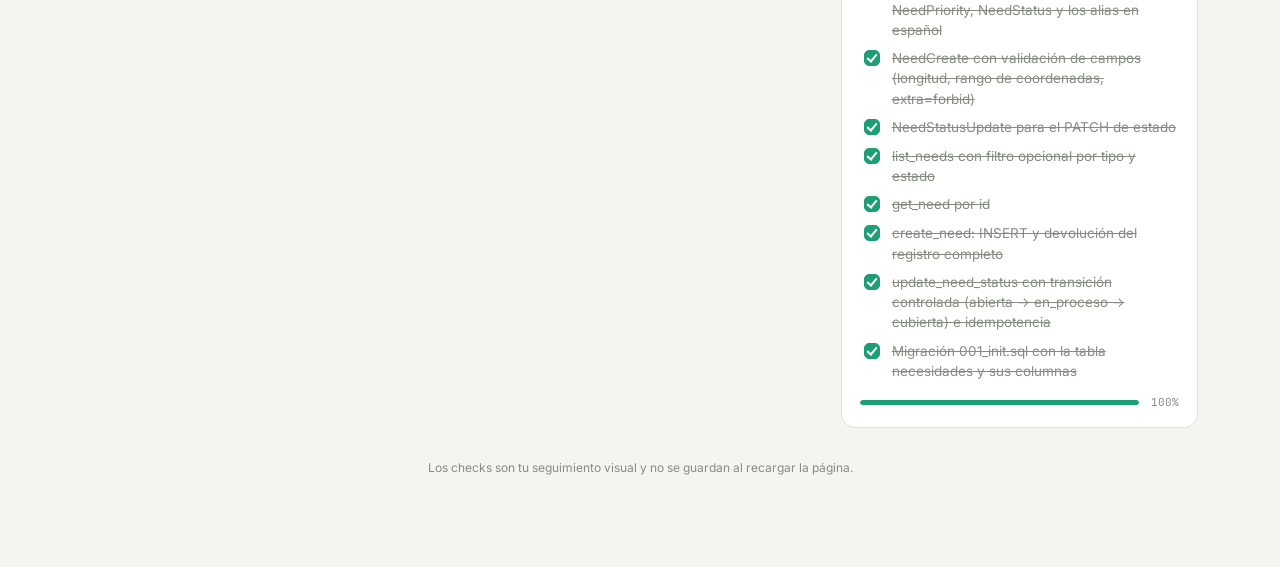
==== commit fb13fb1c: "Merge pull request #31 from adrianaarang/docs/kanban-equipo1 Actualizar kanban del módulo de necesid" ====
--- a/docs/kanban-equipo1.html
+++ b/docs/kanban-equipo1.html
@@ -141,14 +141,14 @@
     rol: "Persona 5 — Formulario y tarjetas",
     archivo: "necesidadCard.js + mapaNecesidades.js (parte del formulario)",
     color: "amber",
-    estado: "en_proceso",
-    tareas: [
-      "Formulario de reportar necesidad con los campos del contrato (titulo, tipo, descripcion, latitud, longitud, prioridad)",
-      "Validación del formulario en el cliente antes de enviar",
-      "necesidadCard.js: cómo se ve cada necesidad en la lista lateral",
-      "Botón de marcarla como cubierta desde la tarjeta",
-      "Conectar el formulario a crearNecesidad de Adriana",
-      "Conectar el botón de estado a actualizarEstadoNecesidad de Adriana"
+    estado: "cubierta",
+    tareas: [
+      { t: "Formulario de reportar necesidad con los campos del contrato (titulo, tipo, descripcion, latitud, longitud, prioridad)", hecha: true },
+      { t: "Validación del formulario en el cliente antes de enviar", hecha: true },
+      { t: "necesidadCard.js: cómo se ve cada necesidad en la lista lateral", hecha: true },
+      { t: "Botón de marcarla como cubierta desde la tarjeta", hecha: true },
+      { t: "Conectar el formulario a crearNecesidad de Adriana", hecha: true },
+      { t: "Conectar el botón de estado a actualizarEstadoNecesidad de Adriana", hecha: true }
     ]
   },
   {
@@ -159,12 +159,12 @@
     color: "blue",
     estado: "en_proceso",
     tareas: [
-      "Inicializar Leaflet en mapa.html",
-      "Array de necesidades inventadas para trabajar sin depender de la API",
-      "Marcadores con color según prioridad (baja/media/alta/critica)",
-      "Popup con título, tipo y descripción al hacer clic en un marcador",
-      "Filtro por tipo en el mapa",
-      "Sustituir el array inventado por necesidadesApi.js cuando esté lista"
+      { t: "Inicializar Leaflet en mapa.html", hecha: true },
+      { t: "Array de necesidades inventadas para trabajar sin depender de la API", hecha: true },
+      { t: "Marcadores con color según prioridad (baja/media/alta/critica)", hecha: true },
+      { t: "Popup con título, tipo y descripción al hacer clic en un marcador", hecha: true },
+      { t: "Filtro por tipo en el mapa", hecha: true },
+      { t: "Sustituir el array inventado por necesidadesApi.js cuando esté lista", hecha: false }
     ]
   },
   {
@@ -173,15 +173,15 @@
     rol: "Persona 3 — Conexión front-back",
     archivo: "frontend/js/core/mapa-necesidades/necesidadesApi.js",
     color: "coral",
-    estado: "en_proceso",
-    tareas: [
-      "obtenerNecesidades con filtros tipo/estado",
-      "crearNecesidad",
-      "actualizarEstadoNecesidad",
-      "Manejo de errores 404, 409 y 422 (incluyendo el formato propio de FastAPI)",
-      "Enums espejo de schemas.py exportados para el frontend",
-      "Script de pruebas de integración end-to-end",
-      "Detectar y documentar el desajuste de la columna titulo en la base local"
+    estado: "cubierta",
+    tareas: [
+      { t: "obtenerNecesidades con filtros tipo/estado", hecha: true },
+      { t: "crearNecesidad", hecha: true },
+      { t: "actualizarEstadoNecesidad", hecha: true },
+      { t: "Manejo de errores 404, 409 y 422 (incluyendo el formato propio de FastAPI)", hecha: true },
+      { t: "Enums espejo de schemas.py exportados para el frontend", hecha: true },
+      { t: "Script de pruebas de integración end-to-end", hecha: true },
+      { t: "Detectar y documentar el desajuste de la columna titulo en la base local", hecha: true }
     ]
   },
   {
@@ -190,14 +190,14 @@
     rol: "Persona 2 — Endpoints",
     archivo: "backend/modules/necesidades/routes.py",
     color: "teal",
-    estado: "en_proceso",
-    tareas: [
-      "GET /api/necesidades con filtros tipo y estado",
-      "POST /api/necesidades con status_code 201",
-      "PATCH /api/necesidades/{id}/estado",
-      "Formato de error {error, detalle} para 404",
-      "Formato de error {error, detalle} para 409 (transición inválida)",
-      "Conectar con los modelos reales de Elena (ya no datos inventados)"
+    estado: "cubierta",
+    tareas: [
+      { t: "GET /api/necesidades con filtros tipo y estado", hecha: true },
+      { t: "POST /api/necesidades con status_code 201", hecha: true },
+      { t: "PATCH /api/necesidades/{id}/estado", hecha: true },
+      { t: "Formato de error {error, detalle} para 404", hecha: true },
+      { t: "Formato de error {error, detalle} para 409 (transición inválida)", hecha: true },
+      { t: "Conectar con los modelos reales de Elena (ya no datos inventados)", hecha: true }
     ]
   },
   {
@@ -206,16 +206,16 @@
     rol: "Persona 1 — Base de datos y modelos",
     archivo: "backend/modules/necesidades/models.py + schemas.py",
     color: "purple",
-    estado: "en_proceso",
-    tareas: [
-      "Definir schemas.py: NeedType, NeedPriority, NeedStatus y los alias en español",
-      "NeedCreate con validación de campos (longitud, rango de coordenadas, extra=forbid)",
-      "NeedStatusUpdate para el PATCH de estado",
-      "list_needs con filtro opcional por tipo y estado",
-      "get_need por id",
-      "create_need: INSERT y devolución del registro completo",
-      "update_need_status con transición controlada (abierta → en_proceso → cubierta) e idempotencia",
-      "Migración 001_init.sql con la tabla necesidades y sus columnas"
+    estado: "cubierta",
+    tareas: [
+      { t: "Definir schemas.py: NeedType, NeedPriority, NeedStatus y los alias en español", hecha: true },
+      { t: "NeedCreate con validación de campos (longitud, rango de coordenadas, extra=forbid)", hecha: true },
+      { t: "NeedStatusUpdate para el PATCH de estado", hecha: true },
+      { t: "list_needs con filtro opcional por tipo y estado", hecha: true },
+      { t: "get_need por id", hecha: true },
+      { t: "create_need: INSERT y devolución del registro completo", hecha: true },
+      { t: "update_need_status con transición controlada (abierta → en_proceso → cubierta) e idempotencia", hecha: true },
+      { t: "Migración 001_init.sql con la tabla necesidades y sus columnas", hecha: true }
     ]
   }
 ];
@@ -230,7 +230,6 @@
 
 const boardEl = document.getElementById("board");
 let totalTareas = 0;
-let totalHechas = 0;
 
 function actualizarResumen() {
   const marcadas = document.querySelectorAll(".task input:checked").length;
@@ -293,9 +292,9 @@
       totalTareas += 1;
 
       const li = document.createElement("li");
-      li.className = "task";
+      li.className = "task" + (tarea.hecha ? " done" : "");
       const id = `${persona.id}-${i}`;
-      li.innerHTML = `<input type="checkbox" id="${id}"><label for="${id}">${tarea}</label>`;
+      li.innerHTML = `<input type="checkbox" id="${id}" ${tarea.hecha ? "checked" : ""}><label for="${id}">${tarea.t}</label>`;
       const input = li.querySelector("input");
       input.addEventListener("change", () => {
         li.classList.toggle("done", input.checked);
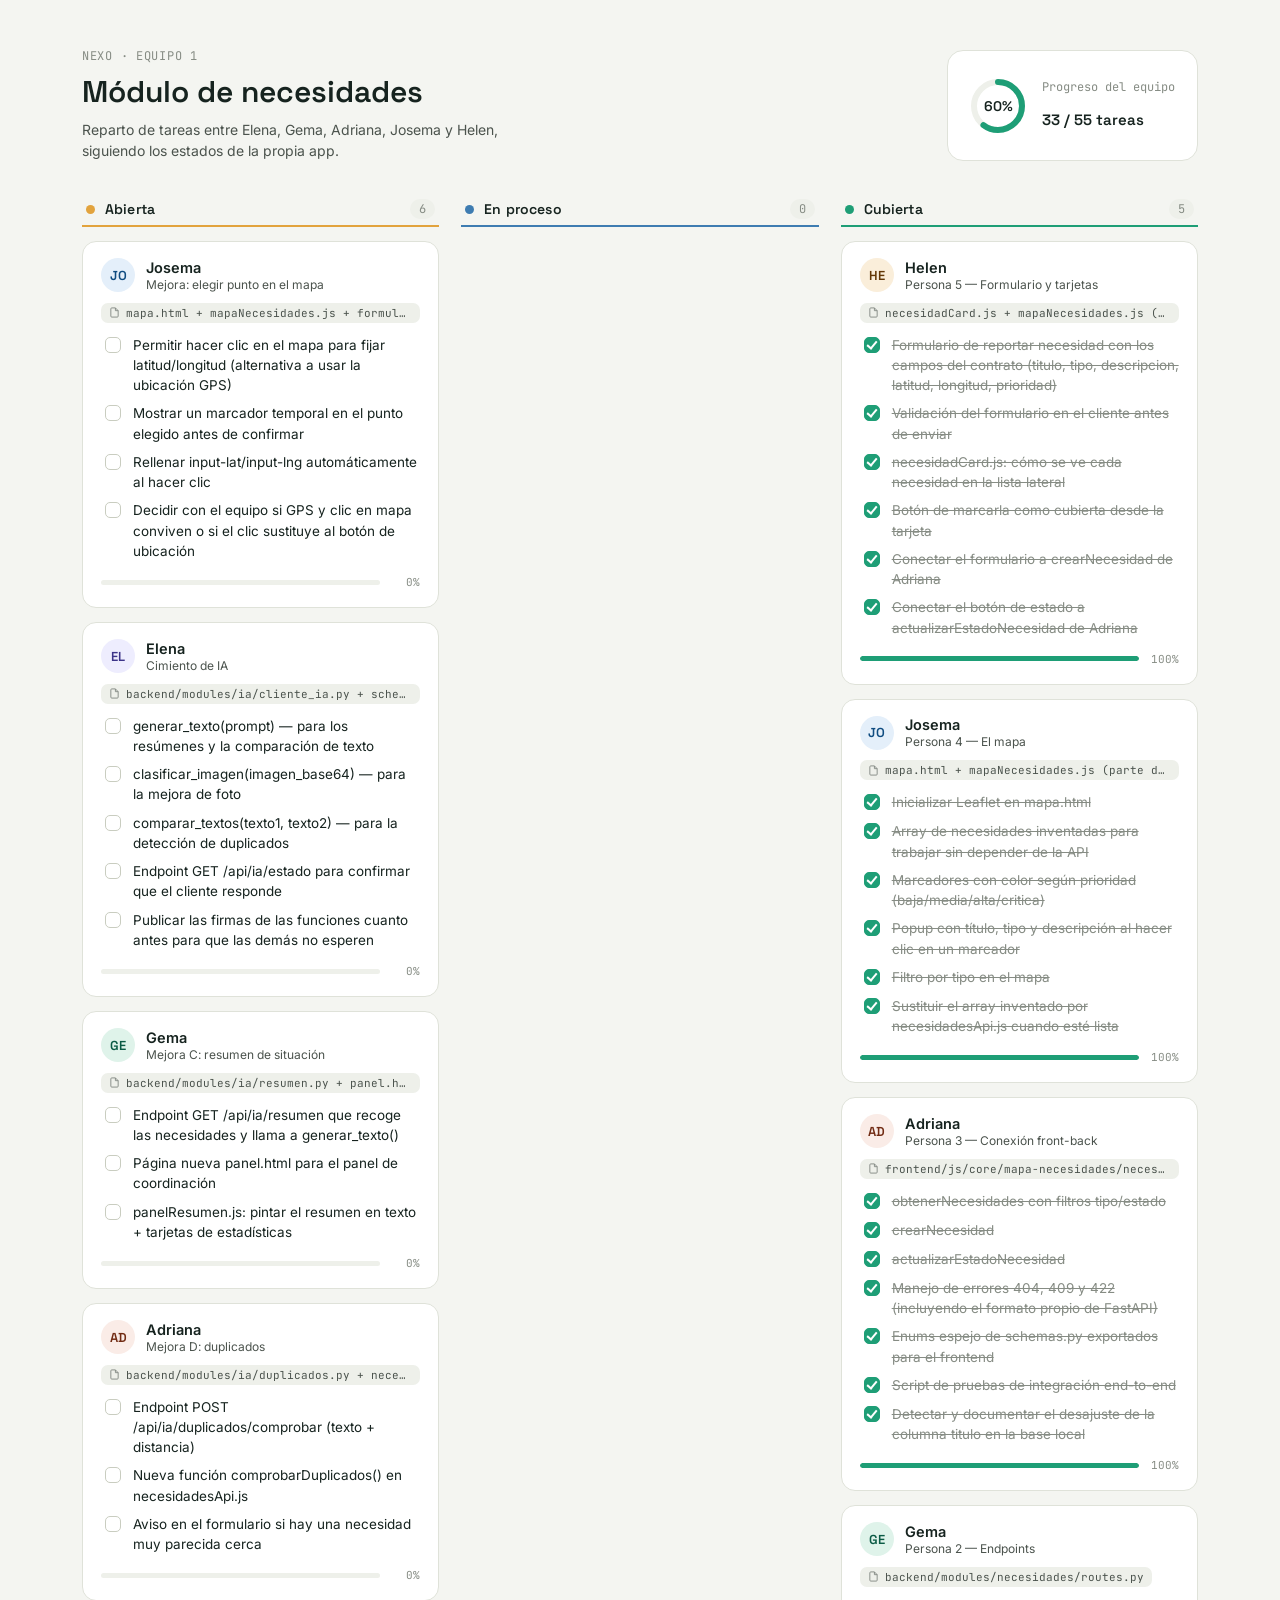
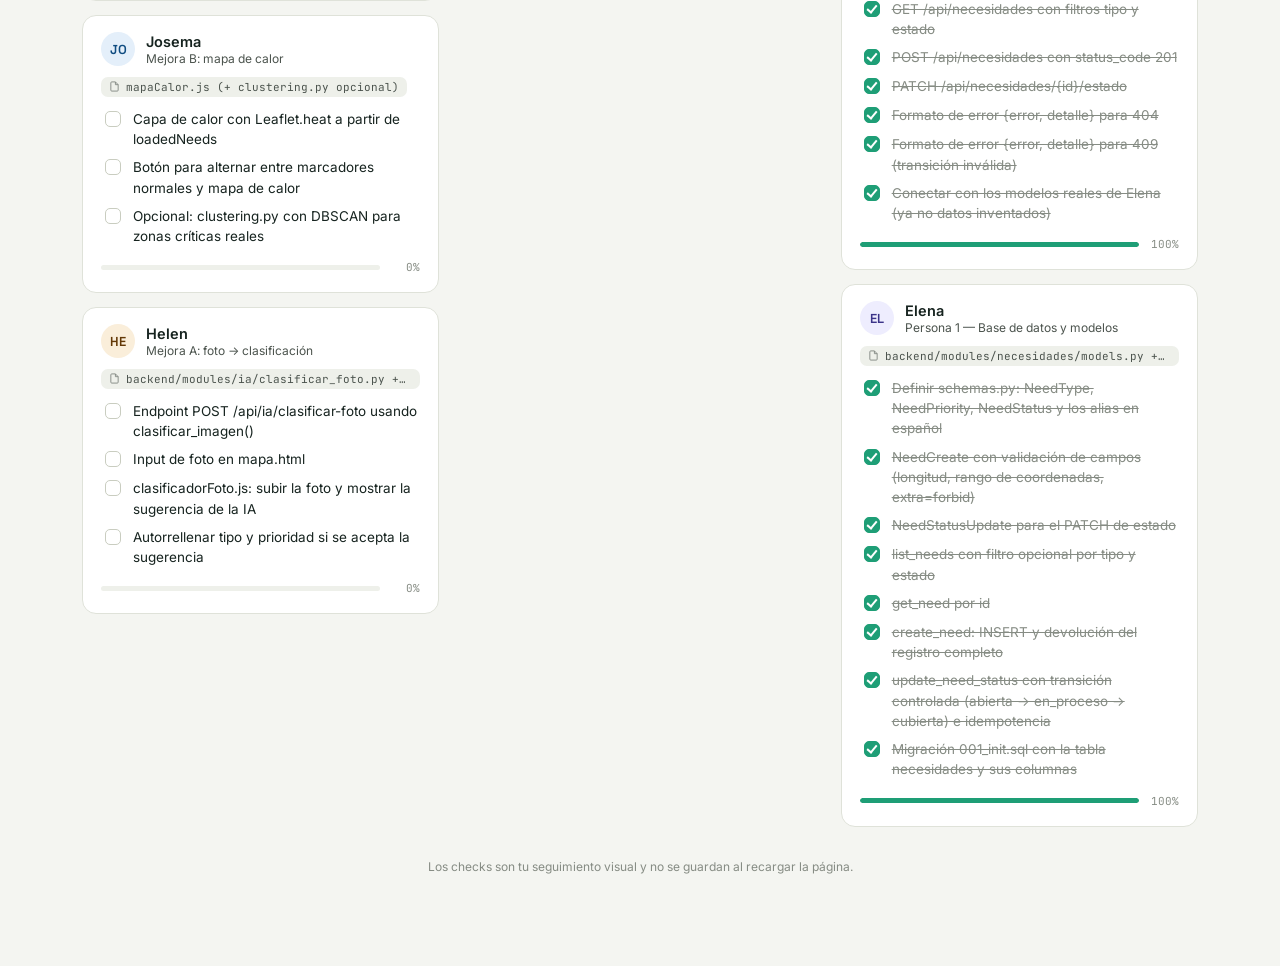
==== commit e52a9471: "Actualizar kanban: añadir mejora de punto en el mapa y las 4 mejoras con IA" ====
--- a/docs/kanban-equipo1.html
+++ b/docs/kanban-equipo1.html
@@ -157,14 +157,14 @@
     rol: "Persona 4 — El mapa",
     archivo: "mapa.html + mapaNecesidades.js (parte del mapa)",
     color: "blue",
-    estado: "en_proceso",
+    estado: "cubierta",
     tareas: [
       { t: "Inicializar Leaflet en mapa.html", hecha: true },
       { t: "Array de necesidades inventadas para trabajar sin depender de la API", hecha: true },
       { t: "Marcadores con color según prioridad (baja/media/alta/critica)", hecha: true },
       { t: "Popup con título, tipo y descripción al hacer clic en un marcador", hecha: true },
       { t: "Filtro por tipo en el mapa", hecha: true },
-      { t: "Sustituir el array inventado por necesidadesApi.js cuando esté lista", hecha: false }
+      { t: "Sustituir el array inventado por necesidadesApi.js cuando esté lista", hecha: true }
     ]
   },
   {
@@ -216,6 +216,90 @@
       { t: "create_need: INSERT y devolución del registro completo", hecha: true },
       { t: "update_need_status con transición controlada (abierta → en_proceso → cubierta) e idempotencia", hecha: true },
       { t: "Migración 001_init.sql con la tabla necesidades y sus columnas", hecha: true }
+    ]
+  },
+
+  {
+    id: "josema-punto-mapa",
+    nombre: "Josema",
+    rol: "Mejora: elegir punto en el mapa",
+    archivo: "mapa.html + mapaNecesidades.js + formularioNecesidad.js",
+    color: "blue",
+    estado: "abierta",
+    tareas: [
+      { t: "Permitir hacer clic en el mapa para fijar latitud/longitud (alternativa a usar la ubicación GPS)", hecha: false },
+      { t: "Mostrar un marcador temporal en el punto elegido antes de confirmar", hecha: false },
+      { t: "Rellenar input-lat/input-lng automáticamente al hacer clic", hecha: false },
+      { t: "Decidir con el equipo si GPS y clic en mapa conviven o si el clic sustituye al botón de ubicación", hecha: false }
+    ]
+  },
+
+  {
+    id: "elena-ia",
+    nombre: "Elena",
+    rol: "Cimiento de IA",
+    archivo: "backend/modules/ia/cliente_ia.py + schemas.py + routes.py",
+    color: "purple",
+    estado: "abierta",
+    tareas: [
+      { t: "generar_texto(prompt) — para los resúmenes y la comparación de texto", hecha: false },
+      { t: "clasificar_imagen(imagen_base64) — para la mejora de foto", hecha: false },
+      { t: "comparar_textos(texto1, texto2) — para la detección de duplicados", hecha: false },
+      { t: "Endpoint GET /api/ia/estado para confirmar que el cliente responde", hecha: false },
+      { t: "Publicar las firmas de las funciones cuanto antes para que las demás no esperen", hecha: false }
+    ]
+  },
+  {
+    id: "gema-ia",
+    nombre: "Gema",
+    rol: "Mejora C: resumen de situación",
+    archivo: "backend/modules/ia/resumen.py + panel.html + panelResumen.js",
+    color: "teal",
+    estado: "abierta",
+    tareas: [
+      { t: "Endpoint GET /api/ia/resumen que recoge las necesidades y llama a generar_texto()", hecha: false },
+      { t: "Página nueva panel.html para el panel de coordinación", hecha: false },
+      { t: "panelResumen.js: pintar el resumen en texto + tarjetas de estadísticas", hecha: false }
+    ]
+  },
+  {
+    id: "adriana-ia",
+    nombre: "Adriana",
+    rol: "Mejora D: duplicados",
+    archivo: "backend/modules/ia/duplicados.py + necesidadesApi.js + formularioNecesidad.js",
+    color: "coral",
+    estado: "abierta",
+    tareas: [
+      { t: "Endpoint POST /api/ia/duplicados/comprobar (texto + distancia)", hecha: false },
+      { t: "Nueva función comprobarDuplicados() en necesidadesApi.js", hecha: false },
+      { t: "Aviso en el formulario si hay una necesidad muy parecida cerca", hecha: false }
+    ]
+  },
+  {
+    id: "josema-ia",
+    nombre: "Josema",
+    rol: "Mejora B: mapa de calor",
+    archivo: "mapaCalor.js (+ clustering.py opcional)",
+    color: "blue",
+    estado: "abierta",
+    tareas: [
+      { t: "Capa de calor con Leaflet.heat a partir de loadedNeeds", hecha: false },
+      { t: "Botón para alternar entre marcadores normales y mapa de calor", hecha: false },
+      { t: "Opcional: clustering.py con DBSCAN para zonas críticas reales", hecha: false }
+    ]
+  },
+  {
+    id: "helen-ia",
+    nombre: "Helen",
+    rol: "Mejora A: foto → clasificación",
+    archivo: "backend/modules/ia/clasificar_foto.py + clasificadorFoto.js",
+    color: "amber",
+    estado: "abierta",
+    tareas: [
+      { t: "Endpoint POST /api/ia/clasificar-foto usando clasificar_imagen()", hecha: false },
+      { t: "Input de foto en mapa.html", hecha: false },
+      { t: "clasificadorFoto.js: subir la foto y mostrar la sugerencia de la IA", hecha: false },
+      { t: "Autorrellenar tipo y prioridad si se acepta la sugerencia", hecha: false }
     ]
   }
 ];
@@ -314,4 +398,4 @@
 </script>
 
 </body>
-</html>
+</html>
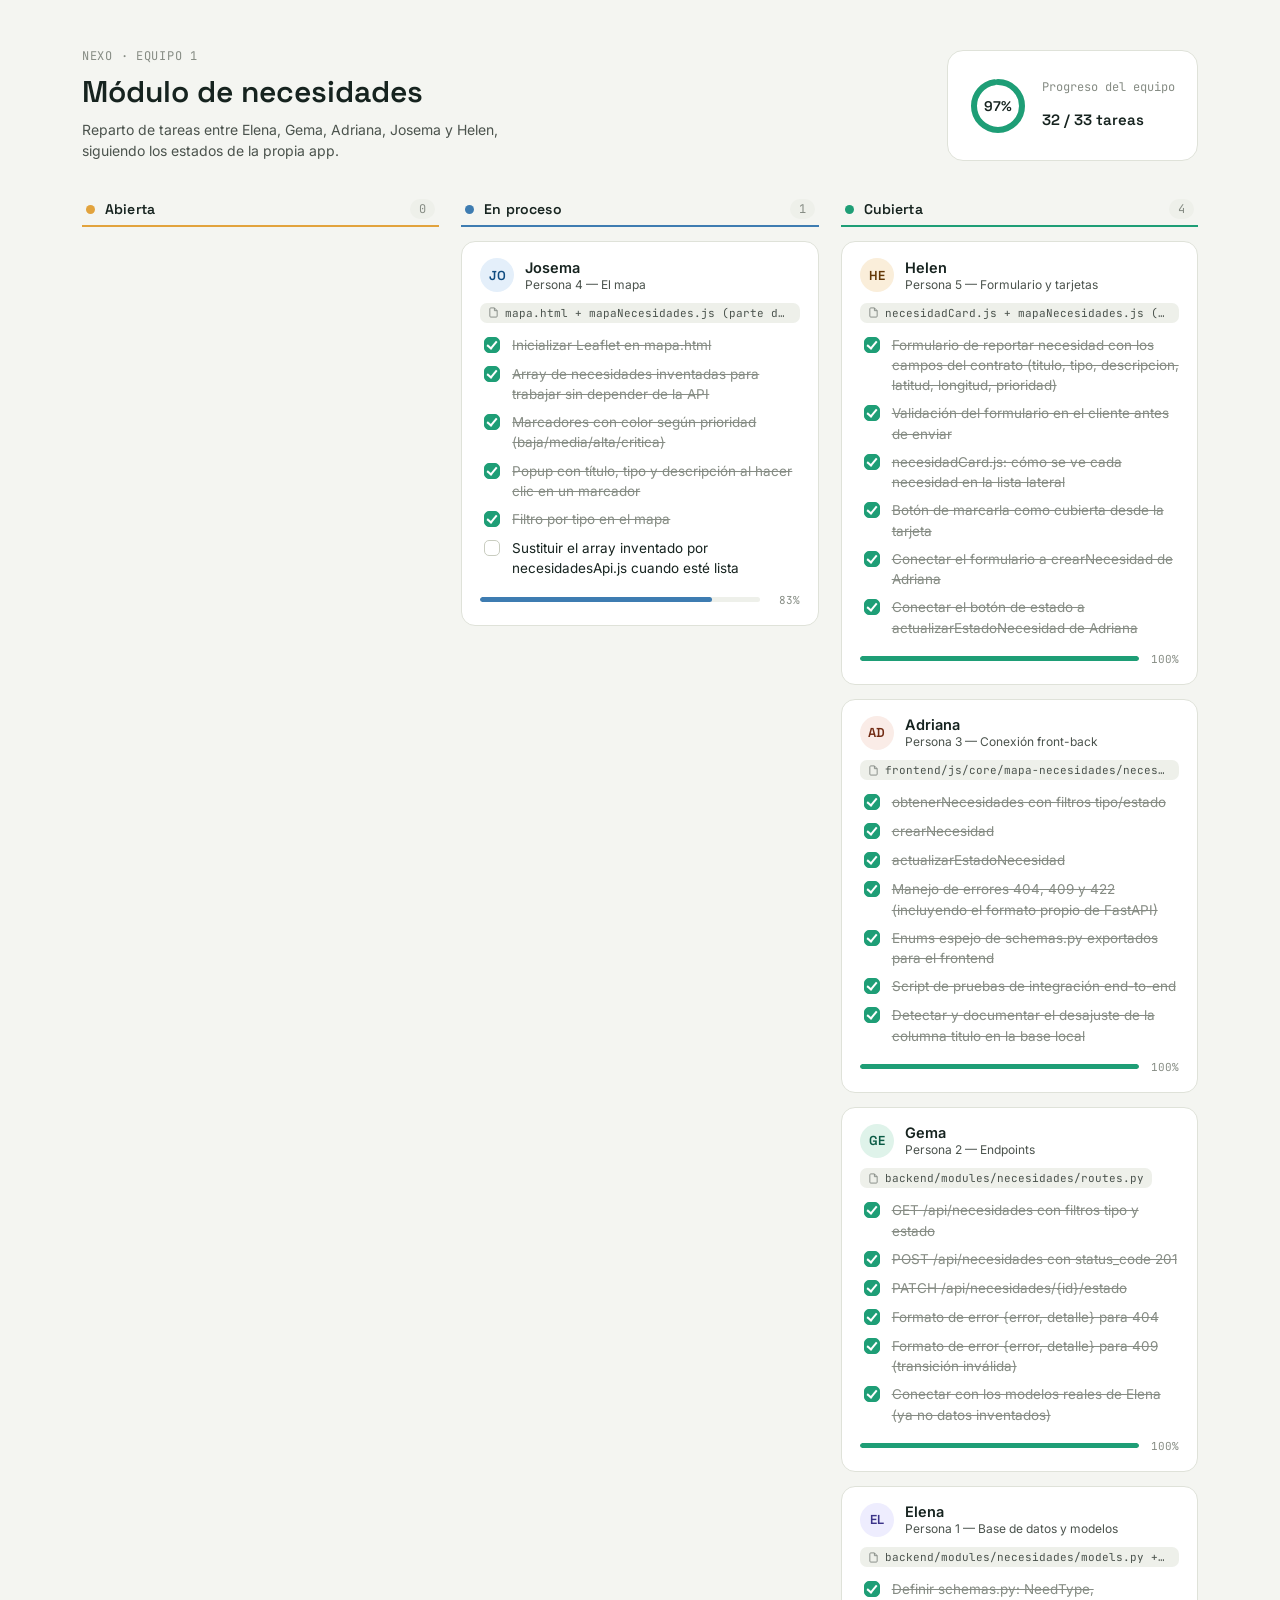
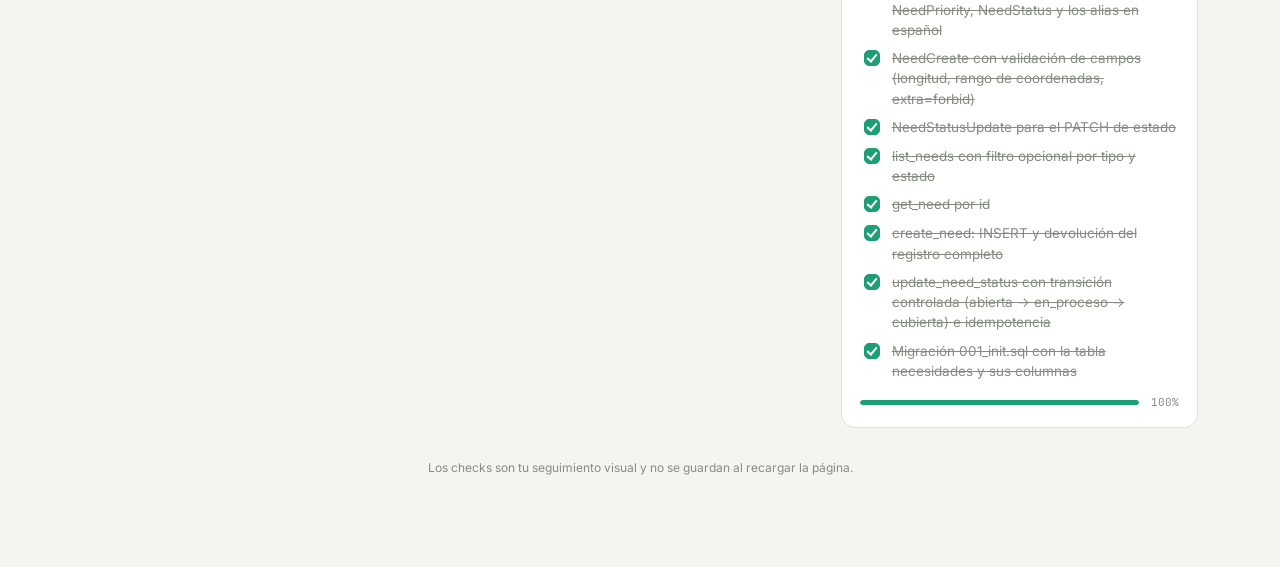
==== commit 3edd0983: "Merge branch 'dev' into feature/personas/isabela" ====
--- a/docs/kanban-equipo1.html
+++ b/docs/kanban-equipo1.html
@@ -157,14 +157,14 @@
     rol: "Persona 4 — El mapa",
     archivo: "mapa.html + mapaNecesidades.js (parte del mapa)",
     color: "blue",
-    estado: "cubierta",
+    estado: "en_proceso",
     tareas: [
       { t: "Inicializar Leaflet en mapa.html", hecha: true },
       { t: "Array de necesidades inventadas para trabajar sin depender de la API", hecha: true },
       { t: "Marcadores con color según prioridad (baja/media/alta/critica)", hecha: true },
       { t: "Popup con título, tipo y descripción al hacer clic en un marcador", hecha: true },
       { t: "Filtro por tipo en el mapa", hecha: true },
-      { t: "Sustituir el array inventado por necesidadesApi.js cuando esté lista", hecha: true }
+      { t: "Sustituir el array inventado por necesidadesApi.js cuando esté lista", hecha: false }
     ]
   },
   {
@@ -216,90 +216,6 @@
       { t: "create_need: INSERT y devolución del registro completo", hecha: true },
       { t: "update_need_status con transición controlada (abierta → en_proceso → cubierta) e idempotencia", hecha: true },
       { t: "Migración 001_init.sql con la tabla necesidades y sus columnas", hecha: true }
-    ]
-  },
-
-  {
-    id: "josema-punto-mapa",
-    nombre: "Josema",
-    rol: "Mejora: elegir punto en el mapa",
-    archivo: "mapa.html + mapaNecesidades.js + formularioNecesidad.js",
-    color: "blue",
-    estado: "abierta",
-    tareas: [
-      { t: "Permitir hacer clic en el mapa para fijar latitud/longitud (alternativa a usar la ubicación GPS)", hecha: false },
-      { t: "Mostrar un marcador temporal en el punto elegido antes de confirmar", hecha: false },
-      { t: "Rellenar input-lat/input-lng automáticamente al hacer clic", hecha: false },
-      { t: "Decidir con el equipo si GPS y clic en mapa conviven o si el clic sustituye al botón de ubicación", hecha: false }
-    ]
-  },
-
-  {
-    id: "elena-ia",
-    nombre: "Elena",
-    rol: "Cimiento de IA",
-    archivo: "backend/modules/ia/cliente_ia.py + schemas.py + routes.py",
-    color: "purple",
-    estado: "abierta",
-    tareas: [
-      { t: "generar_texto(prompt) — para los resúmenes y la comparación de texto", hecha: false },
-      { t: "clasificar_imagen(imagen_base64) — para la mejora de foto", hecha: false },
-      { t: "comparar_textos(texto1, texto2) — para la detección de duplicados", hecha: false },
-      { t: "Endpoint GET /api/ia/estado para confirmar que el cliente responde", hecha: false },
-      { t: "Publicar las firmas de las funciones cuanto antes para que las demás no esperen", hecha: false }
-    ]
-  },
-  {
-    id: "gema-ia",
-    nombre: "Gema",
-    rol: "Mejora C: resumen de situación",
-    archivo: "backend/modules/ia/resumen.py + panel.html + panelResumen.js",
-    color: "teal",
-    estado: "abierta",
-    tareas: [
-      { t: "Endpoint GET /api/ia/resumen que recoge las necesidades y llama a generar_texto()", hecha: false },
-      { t: "Página nueva panel.html para el panel de coordinación", hecha: false },
-      { t: "panelResumen.js: pintar el resumen en texto + tarjetas de estadísticas", hecha: false }
-    ]
-  },
-  {
-    id: "adriana-ia",
-    nombre: "Adriana",
-    rol: "Mejora D: duplicados",
-    archivo: "backend/modules/ia/duplicados.py + necesidadesApi.js + formularioNecesidad.js",
-    color: "coral",
-    estado: "abierta",
-    tareas: [
-      { t: "Endpoint POST /api/ia/duplicados/comprobar (texto + distancia)", hecha: false },
-      { t: "Nueva función comprobarDuplicados() en necesidadesApi.js", hecha: false },
-      { t: "Aviso en el formulario si hay una necesidad muy parecida cerca", hecha: false }
-    ]
-  },
-  {
-    id: "josema-ia",
-    nombre: "Josema",
-    rol: "Mejora B: mapa de calor",
-    archivo: "mapaCalor.js (+ clustering.py opcional)",
-    color: "blue",
-    estado: "abierta",
-    tareas: [
-      { t: "Capa de calor con Leaflet.heat a partir de loadedNeeds", hecha: false },
-      { t: "Botón para alternar entre marcadores normales y mapa de calor", hecha: false },
-      { t: "Opcional: clustering.py con DBSCAN para zonas críticas reales", hecha: false }
-    ]
-  },
-  {
-    id: "helen-ia",
-    nombre: "Helen",
-    rol: "Mejora A: foto → clasificación",
-    archivo: "backend/modules/ia/clasificar_foto.py + clasificadorFoto.js",
-    color: "amber",
-    estado: "abierta",
-    tareas: [
-      { t: "Endpoint POST /api/ia/clasificar-foto usando clasificar_imagen()", hecha: false },
-      { t: "Input de foto en mapa.html", hecha: false },
-      { t: "clasificadorFoto.js: subir la foto y mostrar la sugerencia de la IA", hecha: false },
-      { t: "Autorrellenar tipo y prioridad si se acepta la sugerencia", hecha: false }
     ]
   }
 ];
@@ -398,4 +314,4 @@
 </script>
 
 </body>
-</html>+</html>
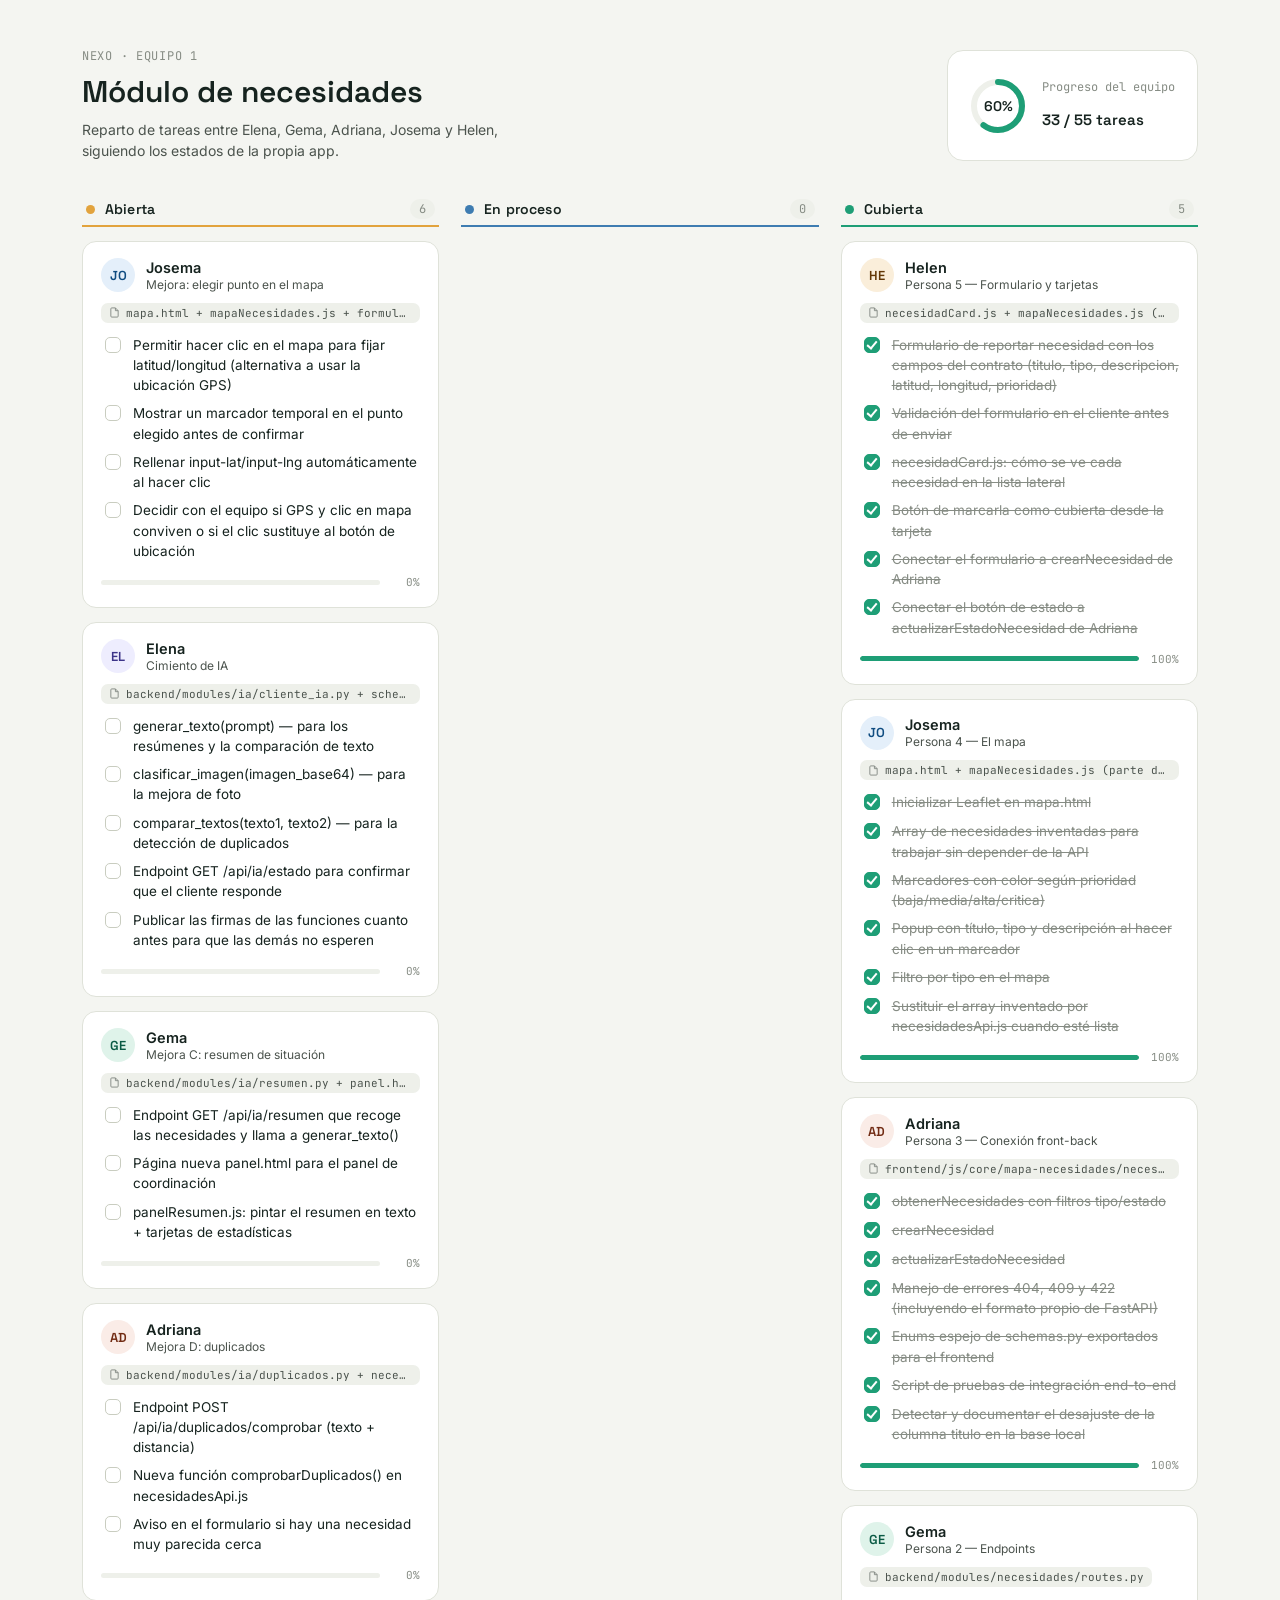
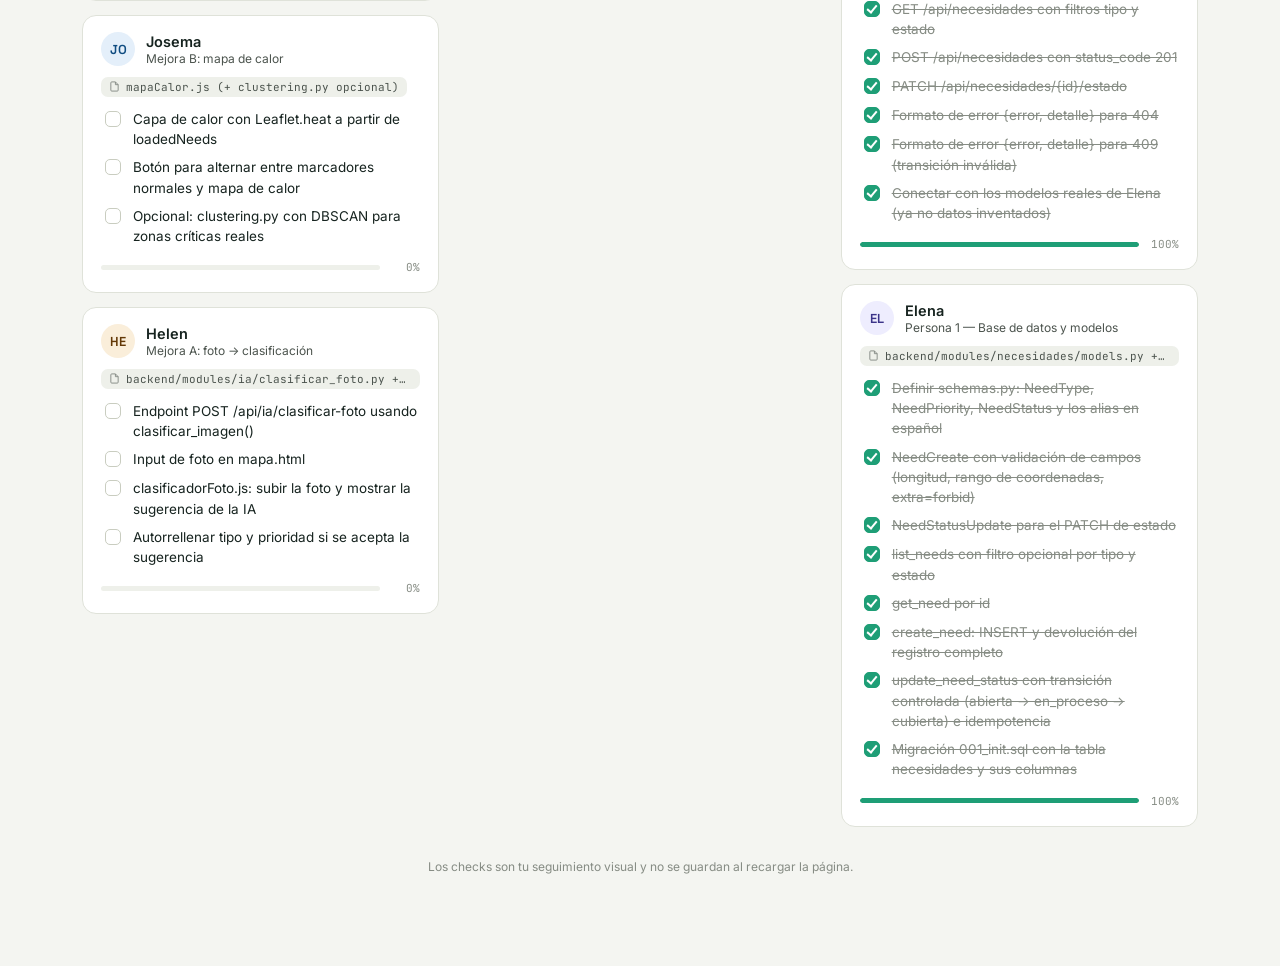
==== commit 9ff7ae73: "Merge pull request #38 from adrianaarang/actualizar-kanban Actualizar kanban" ====
--- a/docs/kanban-equipo1.html
+++ b/docs/kanban-equipo1.html
@@ -157,14 +157,14 @@
     rol: "Persona 4 — El mapa",
     archivo: "mapa.html + mapaNecesidades.js (parte del mapa)",
     color: "blue",
-    estado: "en_proceso",
+    estado: "cubierta",
     tareas: [
       { t: "Inicializar Leaflet en mapa.html", hecha: true },
       { t: "Array de necesidades inventadas para trabajar sin depender de la API", hecha: true },
       { t: "Marcadores con color según prioridad (baja/media/alta/critica)", hecha: true },
       { t: "Popup con título, tipo y descripción al hacer clic en un marcador", hecha: true },
       { t: "Filtro por tipo en el mapa", hecha: true },
-      { t: "Sustituir el array inventado por necesidadesApi.js cuando esté lista", hecha: false }
+      { t: "Sustituir el array inventado por necesidadesApi.js cuando esté lista", hecha: true }
     ]
   },
   {
@@ -216,6 +216,90 @@
       { t: "create_need: INSERT y devolución del registro completo", hecha: true },
       { t: "update_need_status con transición controlada (abierta → en_proceso → cubierta) e idempotencia", hecha: true },
       { t: "Migración 001_init.sql con la tabla necesidades y sus columnas", hecha: true }
+    ]
+  },
+
+  {
+    id: "josema-punto-mapa",
+    nombre: "Josema",
+    rol: "Mejora: elegir punto en el mapa",
+    archivo: "mapa.html + mapaNecesidades.js + formularioNecesidad.js",
+    color: "blue",
+    estado: "abierta",
+    tareas: [
+      { t: "Permitir hacer clic en el mapa para fijar latitud/longitud (alternativa a usar la ubicación GPS)", hecha: false },
+      { t: "Mostrar un marcador temporal en el punto elegido antes de confirmar", hecha: false },
+      { t: "Rellenar input-lat/input-lng automáticamente al hacer clic", hecha: false },
+      { t: "Decidir con el equipo si GPS y clic en mapa conviven o si el clic sustituye al botón de ubicación", hecha: false }
+    ]
+  },
+
+  {
+    id: "elena-ia",
+    nombre: "Elena",
+    rol: "Cimiento de IA",
+    archivo: "backend/modules/ia/cliente_ia.py + schemas.py + routes.py",
+    color: "purple",
+    estado: "abierta",
+    tareas: [
+      { t: "generar_texto(prompt) — para los resúmenes y la comparación de texto", hecha: false },
+      { t: "clasificar_imagen(imagen_base64) — para la mejora de foto", hecha: false },
+      { t: "comparar_textos(texto1, texto2) — para la detección de duplicados", hecha: false },
+      { t: "Endpoint GET /api/ia/estado para confirmar que el cliente responde", hecha: false },
+      { t: "Publicar las firmas de las funciones cuanto antes para que las demás no esperen", hecha: false }
+    ]
+  },
+  {
+    id: "gema-ia",
+    nombre: "Gema",
+    rol: "Mejora C: resumen de situación",
+    archivo: "backend/modules/ia/resumen.py + panel.html + panelResumen.js",
+    color: "teal",
+    estado: "abierta",
+    tareas: [
+      { t: "Endpoint GET /api/ia/resumen que recoge las necesidades y llama a generar_texto()", hecha: false },
+      { t: "Página nueva panel.html para el panel de coordinación", hecha: false },
+      { t: "panelResumen.js: pintar el resumen en texto + tarjetas de estadísticas", hecha: false }
+    ]
+  },
+  {
+    id: "adriana-ia",
+    nombre: "Adriana",
+    rol: "Mejora D: duplicados",
+    archivo: "backend/modules/ia/duplicados.py + necesidadesApi.js + formularioNecesidad.js",
+    color: "coral",
+    estado: "abierta",
+    tareas: [
+      { t: "Endpoint POST /api/ia/duplicados/comprobar (texto + distancia)", hecha: false },
+      { t: "Nueva función comprobarDuplicados() en necesidadesApi.js", hecha: false },
+      { t: "Aviso en el formulario si hay una necesidad muy parecida cerca", hecha: false }
+    ]
+  },
+  {
+    id: "josema-ia",
+    nombre: "Josema",
+    rol: "Mejora B: mapa de calor",
+    archivo: "mapaCalor.js (+ clustering.py opcional)",
+    color: "blue",
+    estado: "abierta",
+    tareas: [
+      { t: "Capa de calor con Leaflet.heat a partir de loadedNeeds", hecha: false },
+      { t: "Botón para alternar entre marcadores normales y mapa de calor", hecha: false },
+      { t: "Opcional: clustering.py con DBSCAN para zonas críticas reales", hecha: false }
+    ]
+  },
+  {
+    id: "helen-ia",
+    nombre: "Helen",
+    rol: "Mejora A: foto → clasificación",
+    archivo: "backend/modules/ia/clasificar_foto.py + clasificadorFoto.js",
+    color: "amber",
+    estado: "abierta",
+    tareas: [
+      { t: "Endpoint POST /api/ia/clasificar-foto usando clasificar_imagen()", hecha: false },
+      { t: "Input de foto en mapa.html", hecha: false },
+      { t: "clasificadorFoto.js: subir la foto y mostrar la sugerencia de la IA", hecha: false },
+      { t: "Autorrellenar tipo y prioridad si se acepta la sugerencia", hecha: false }
     ]
   }
 ];
@@ -314,4 +398,4 @@
 </script>
 
 </body>
-</html>
+</html>
